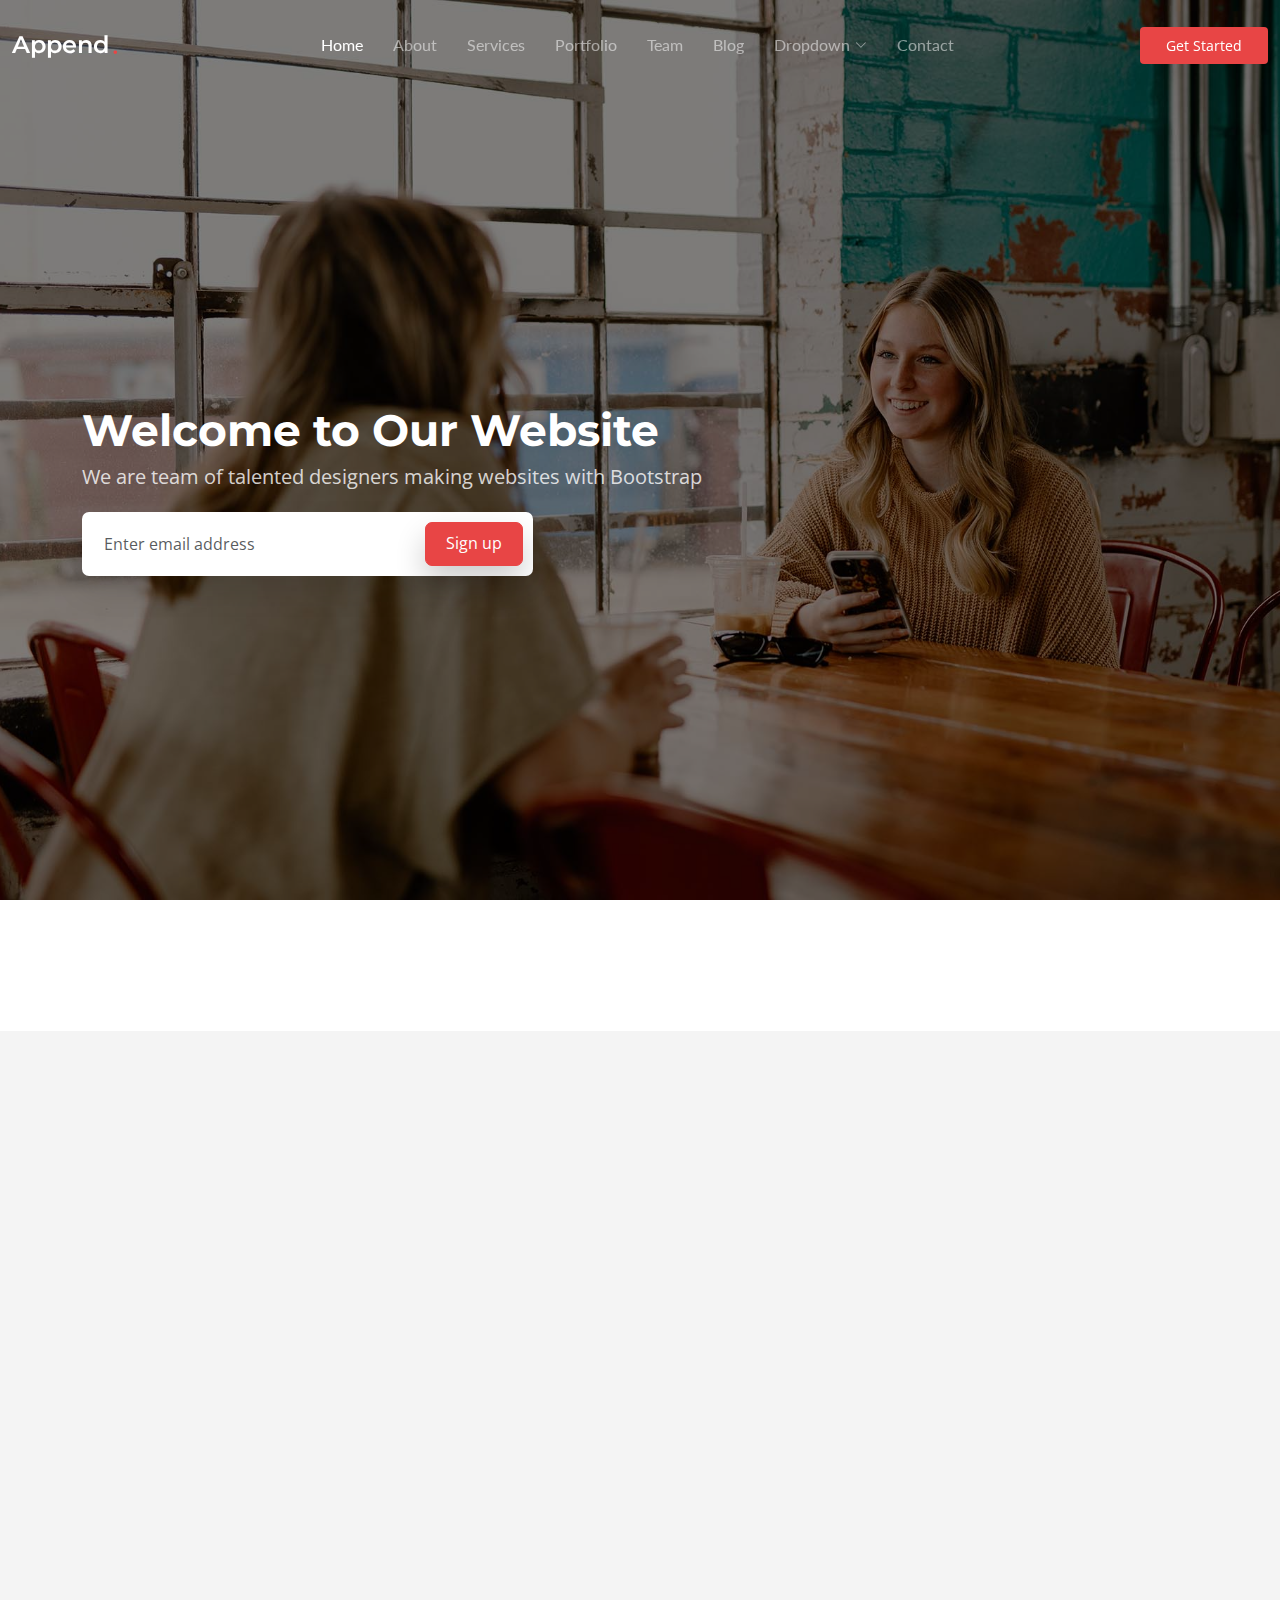
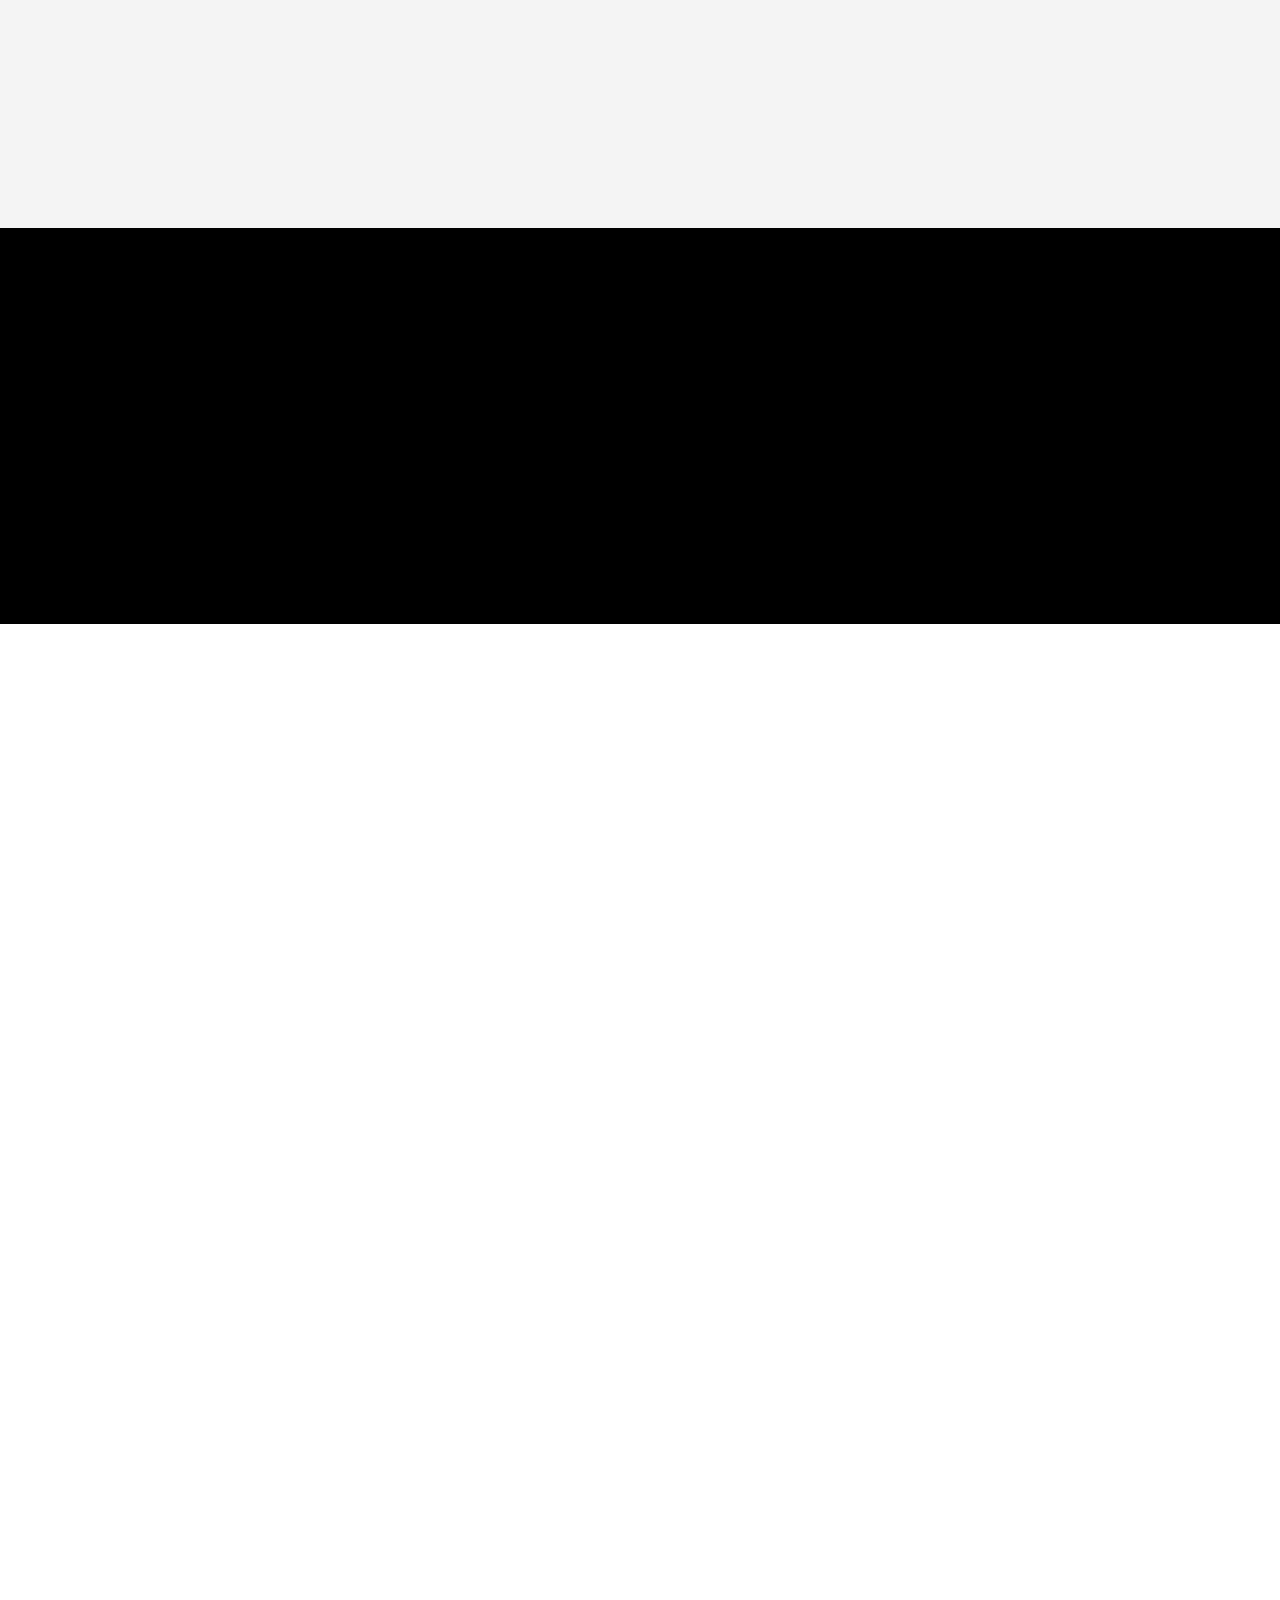
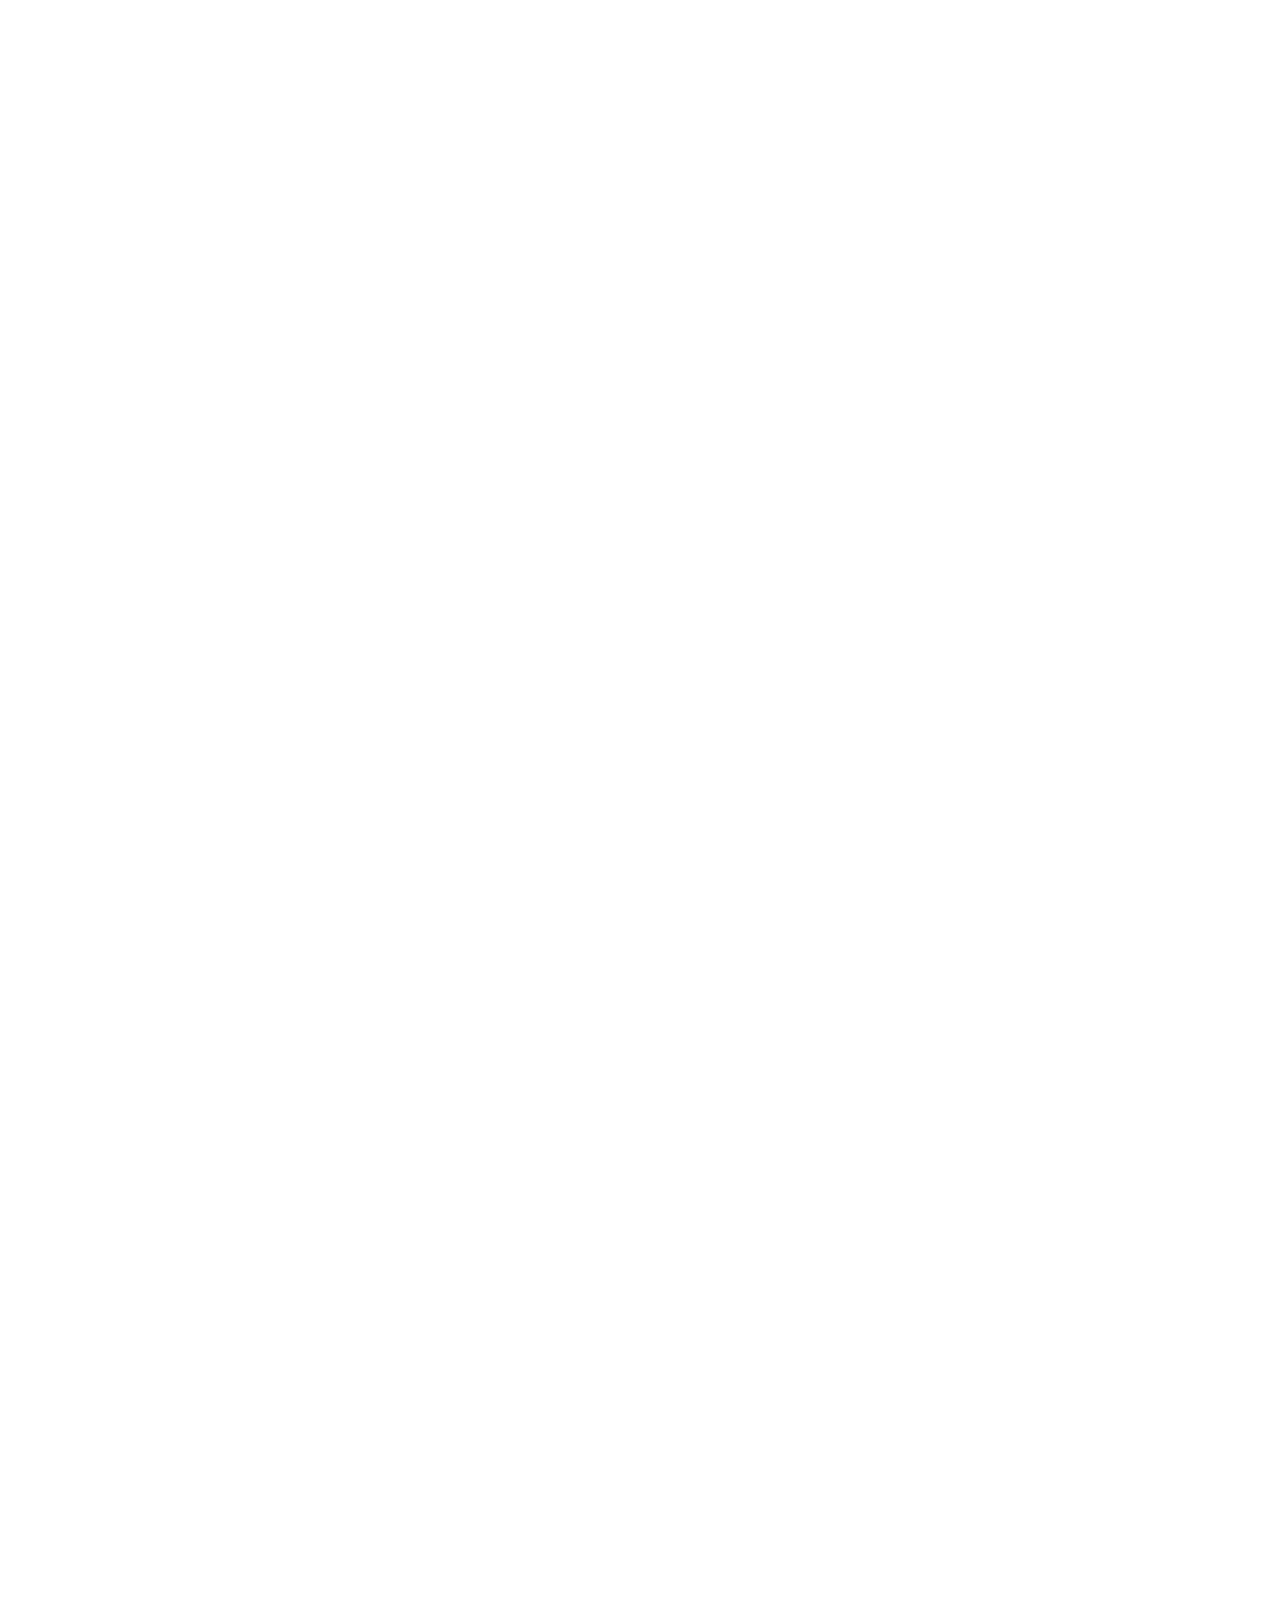
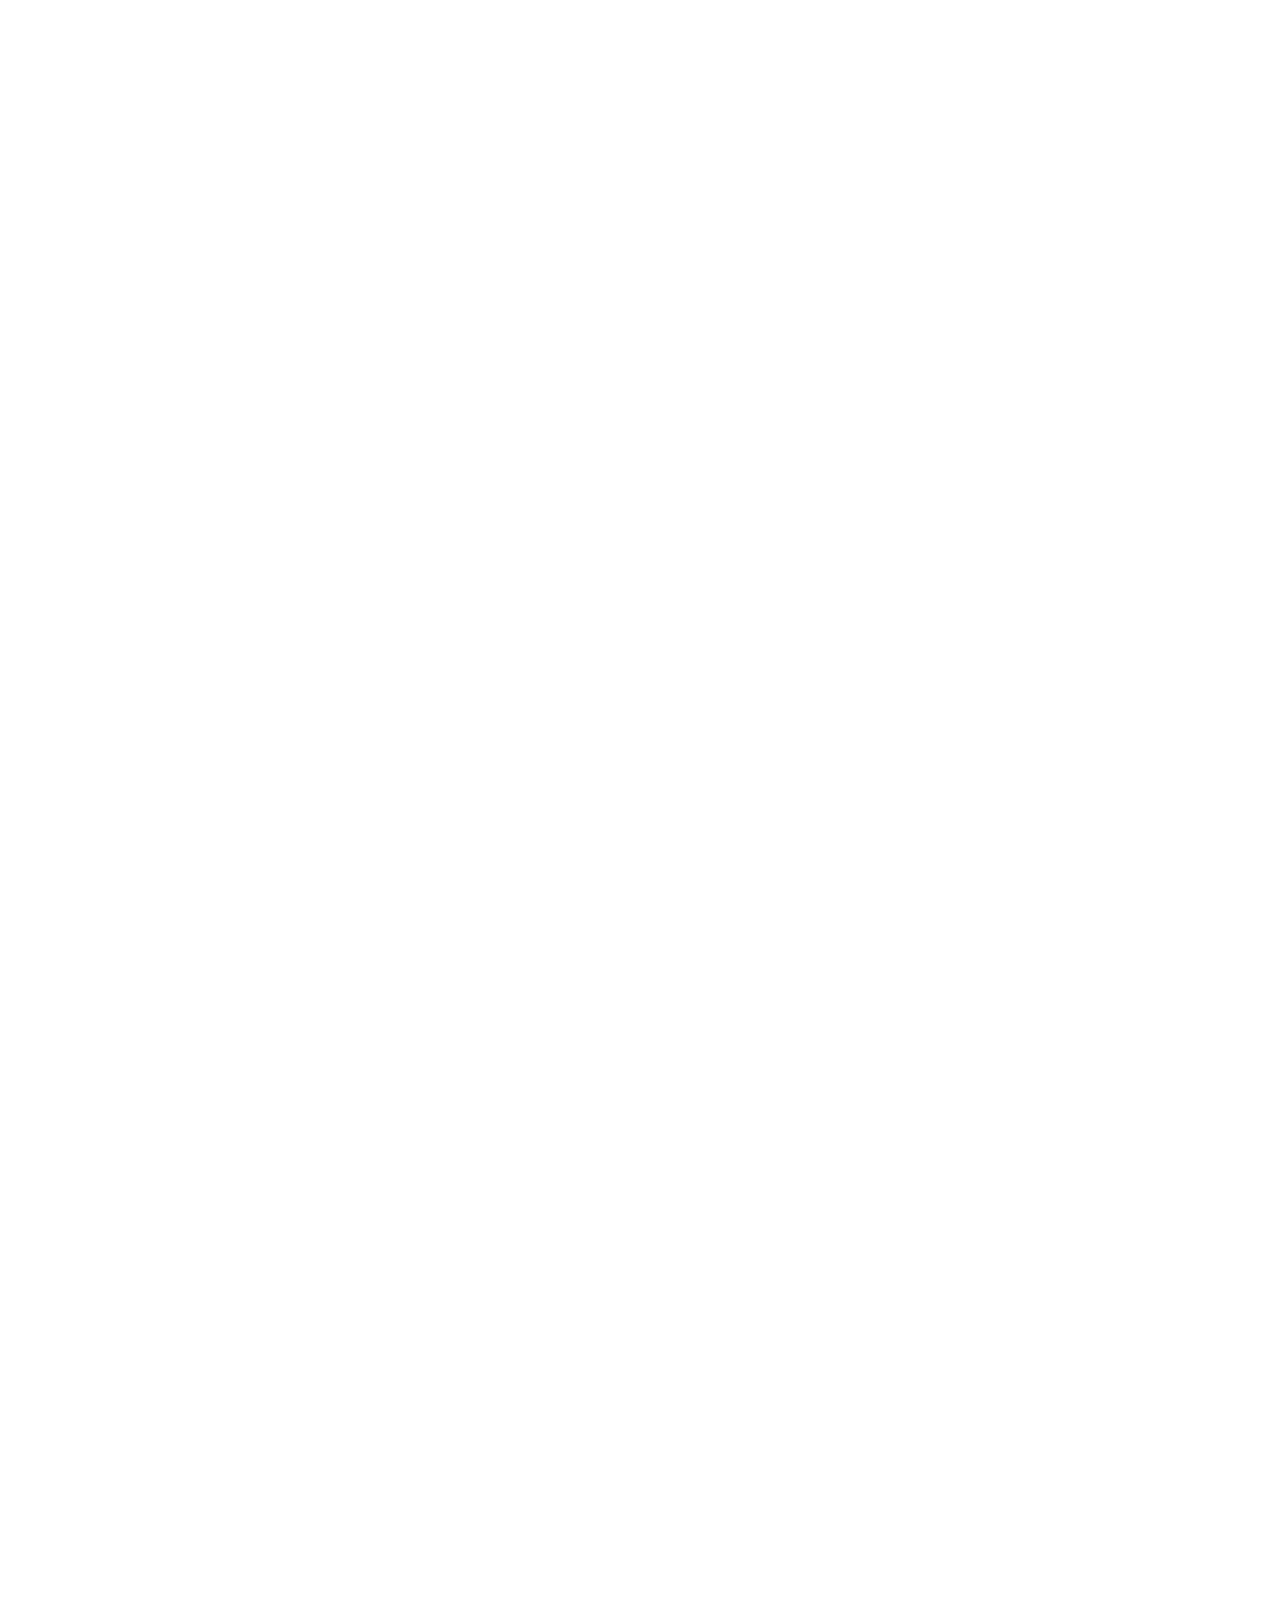
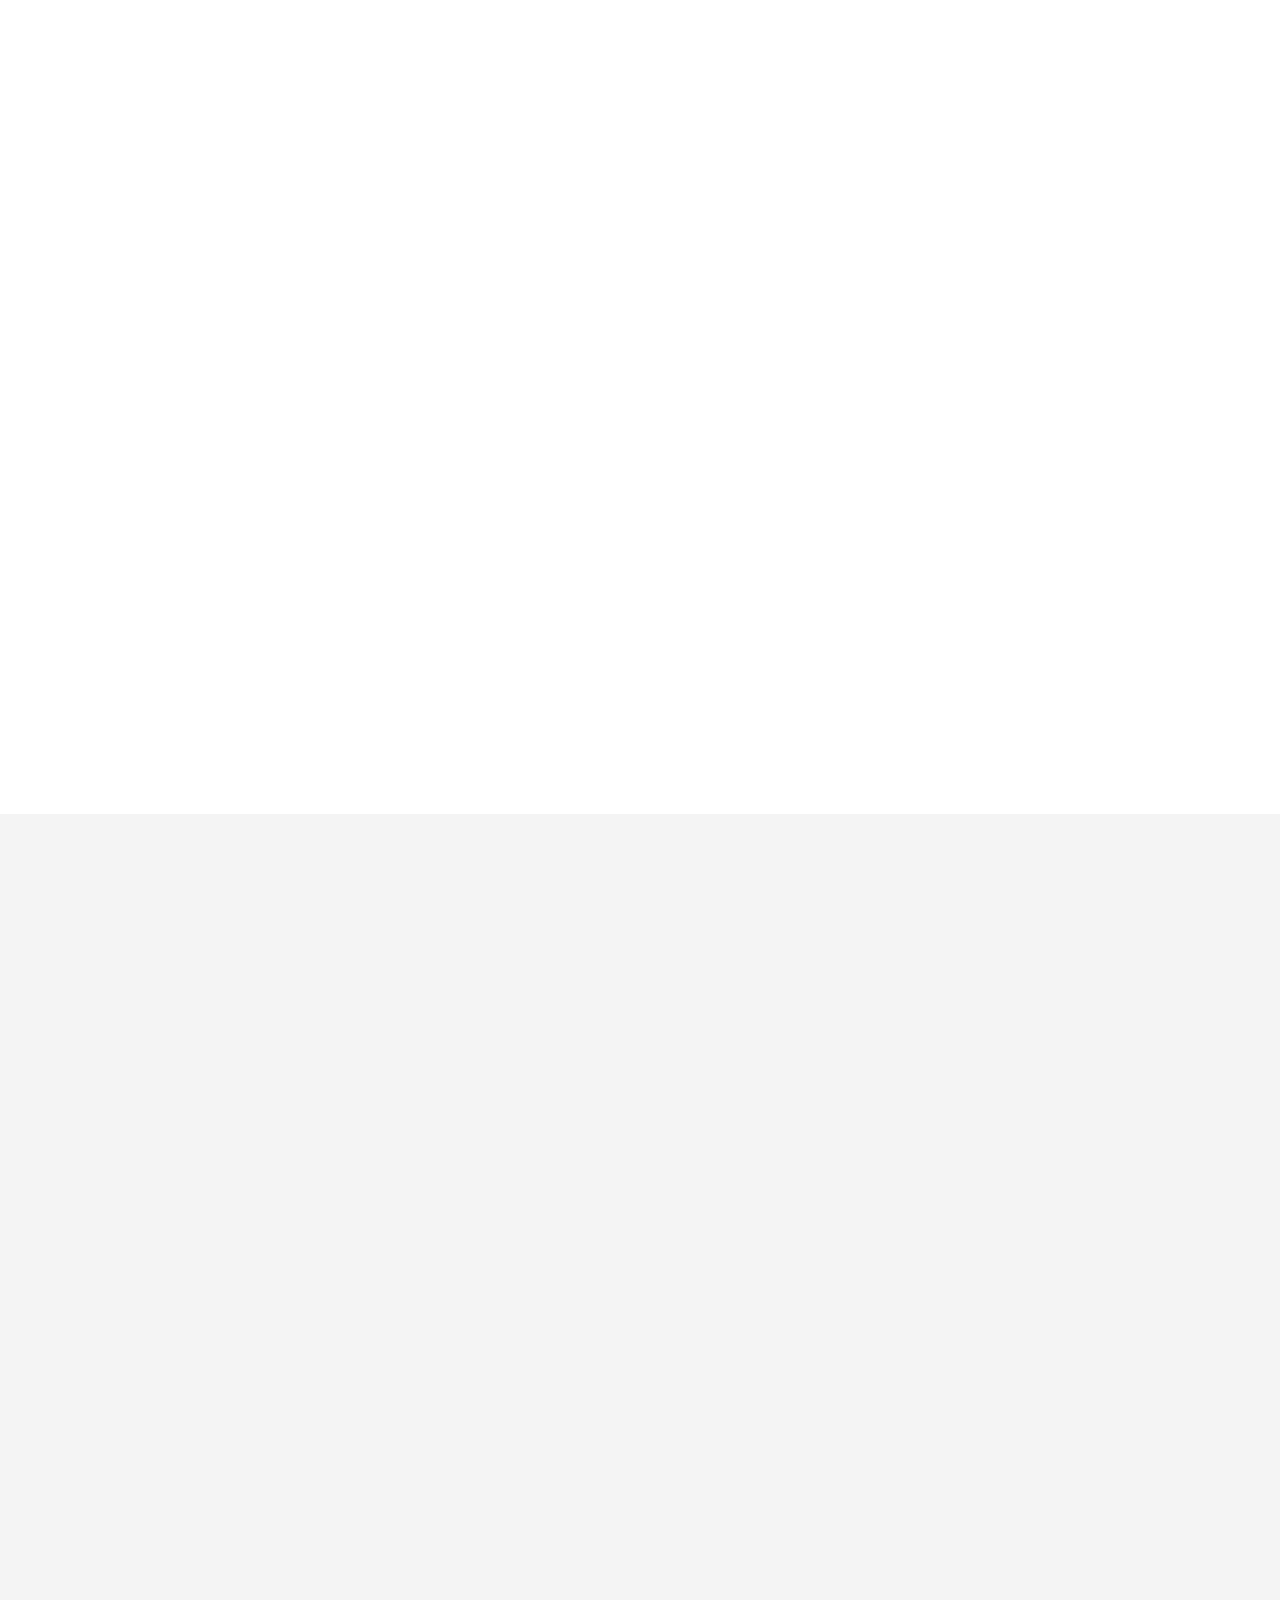
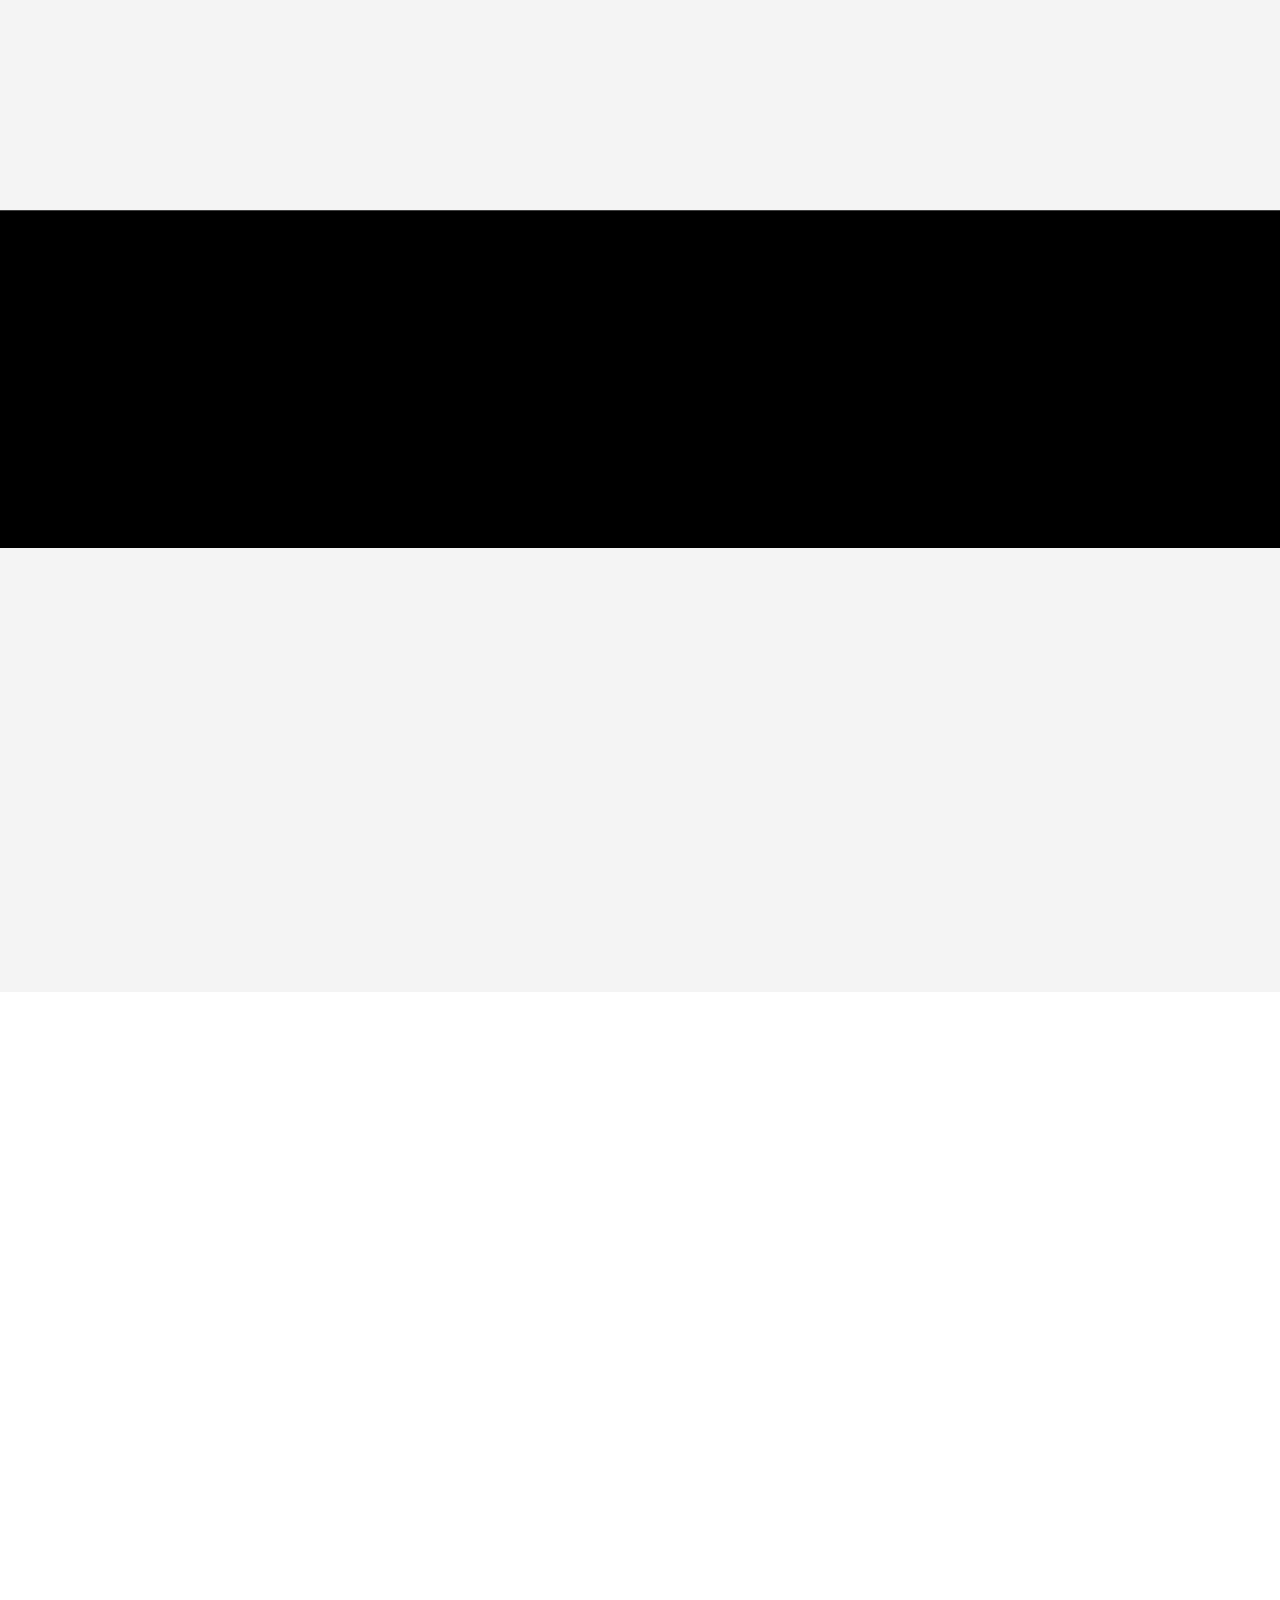
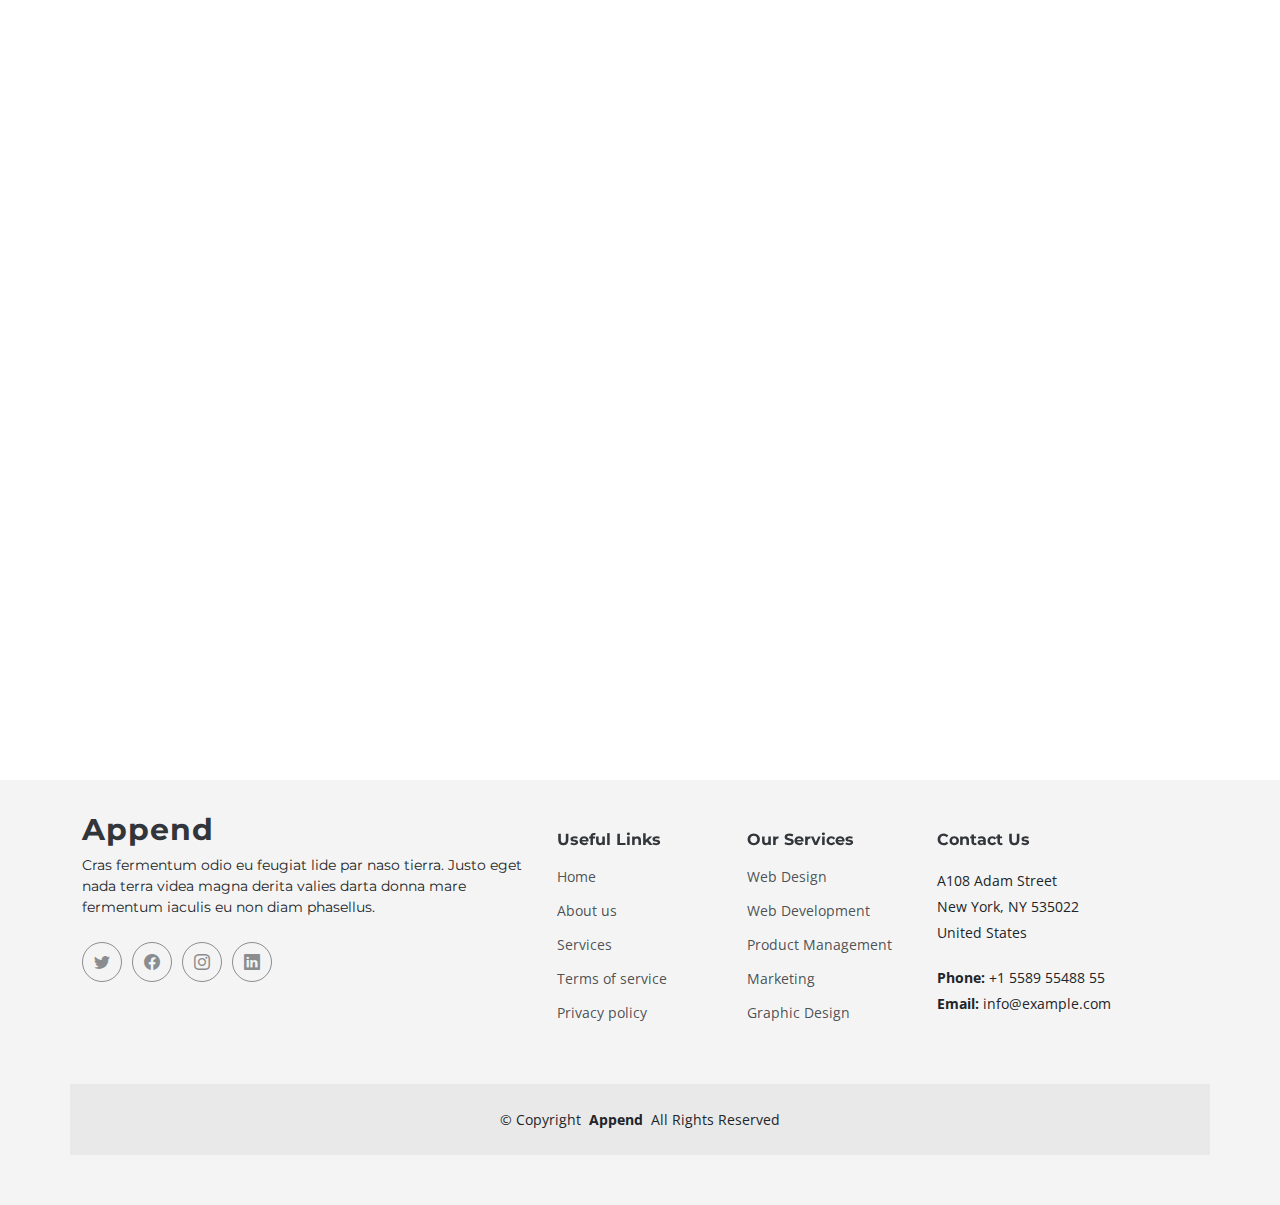
==== demo/web001/index.html @ 0879f620 "add demo web001" ====
<!DOCTYPE html>
<html lang="en">

<head>
  <meta charset="utf-8">
  <meta content="width=device-width, initial-scale=1.0" name="viewport">

  <title>Home - Append Bootstrap Temlate</title>
  <meta content="" name="description">
  <meta content="" name="keywords">

  <!-- Favicons -->
  <link href="assets/img/favicon.png" rel="icon">
  <link href="assets/img/apple-touch-icon.png" rel="apple-touch-icon">

  <!-- Fonts -->
  <link href="https://fonts.googleapis.com" rel="preconnect">
  <link href="https://fonts.gstatic.com" rel="preconnect" crossorigin>
  <link href="https://fonts.googleapis.com/css2?family=Open+Sans:ital,wght@0,300;0,400;0,500;0,600;0,700;0,800;1,300;1,400;1,500;1,600;1,700;1,800&family=Montserrat:ital,wght@0,100;0,200;0,300;0,400;0,500;0,600;0,700;0,800;0,900;1,100;1,200;1,300;1,400;1,500;1,600;1,700;1,800;1,900&family=Lato:ital,wght@0,100;0,300;0,400;0,700;0,900;1,100;1,300;1,400;1,700;1,900&display=swap" rel="stylesheet">

  <!-- Vendor CSS Files -->
  <link href="assets/vendor/bootstrap/css/bootstrap.min.css" rel="stylesheet">
  <link href="assets/vendor/bootstrap-icons/bootstrap-icons.css" rel="stylesheet">
  <link href="assets/vendor/glightbox/css/glightbox.min.css" rel="stylesheet">
  <link href="assets/vendor/swiper/swiper-bundle.min.css" rel="stylesheet">
  <link href="assets/vendor/aos/aos.css" rel="stylesheet">

  <!-- Template Main CSS File -->
  <link href="assets/css/main.css" rel="stylesheet">

  <!-- =======================================================
  * Template Name: Append
  * Updated: Sep 18 2023 with Bootstrap v5.3.2
  * Template URL: https://bootstrapmade.com/append-bootstrap-website-template/
  * Author: BootstrapMade.com
  * License: https://bootstrapmade.com/license/
  ======================================================== -->
</head>

<body class="index-page" data-bs-spy="scroll" data-bs-target="#navmenu">

  <!-- ======= Header ======= -->
  <header id="header" class="header fixed-top d-flex align-items-center">
    <div class="container-fluid d-flex align-items-center justify-content-between">

      <a href="index.html" class="logo d-flex align-items-center me-auto me-xl-0">
        <!-- Uncomment the line below if you also wish to use an image logo -->
        <!-- <img src="assets/img/logo.png" alt=""> -->
        <h1>Append</h1>
        <span>.</span>
      </a>

      <!-- Nav Menu -->
      <nav id="navmenu" class="navmenu">
        <ul>
          <li><a href="index.html#hero" class="active">Home</a></li>
          <li><a href="index.html#about">About</a></li>
          <li><a href="index.html#services">Services</a></li>
          <li><a href="index.html#portfolio">Portfolio</a></li>
          <li><a href="index.html#team">Team</a></li>
          <li><a href="blog.html">Blog</a></li>
          <li class="dropdown has-dropdown"><a href="#"><span>Dropdown</span> <i class="bi bi-chevron-down"></i></a>
            <ul class="dd-box-shadow">
              <li><a href="#">Dropdown 1</a></li>
              <li class="dropdown has-dropdown"><a href="#"><span>Deep Dropdown</span> <i class="bi bi-chevron-down"></i></a>
                <ul class="dd-box-shadow">
                  <li><a href="#">Deep Dropdown 1</a></li>
                  <li><a href="#">Deep Dropdown 2</a></li>
                  <li><a href="#">Deep Dropdown 3</a></li>
                  <li><a href="#">Deep Dropdown 4</a></li>
                  <li><a href="#">Deep Dropdown 5</a></li>
                </ul>
              </li>
              <li><a href="#">Dropdown 2</a></li>
              <li><a href="#">Dropdown 3</a></li>
              <li><a href="#">Dropdown 4</a></li>
            </ul>
          </li>
          <li><a href="index.html#contact">Contact</a></li>
        </ul>

        <i class="mobile-nav-toggle d-xl-none bi bi-list"></i>
      </nav><!-- End Nav Menu -->

      <a class="btn-getstarted" href="index.html#about">Get Started</a>

    </div>
  </header><!-- End Header -->

  <main id="main">

    <!-- Hero Section - Home Page -->
    <section id="hero" class="hero">

      <img src="assets/img/hero-bg.jpg" alt="" data-aos="fade-in">

      <div class="container">
        <div class="row">
          <div class="col-lg-10">
            <h2 data-aos="fade-up" data-aos-delay="100">Welcome to Our Website</h2>
            <p data-aos="fade-up" data-aos-delay="200">We are team of talented designers making websites with Bootstrap</p>
          </div>
          <div class="col-lg-5">
            <form action="#" class="sign-up-form d-flex" data-aos="fade-up" data-aos-delay="300">
              <input type="text" class="form-control" placeholder="Enter email address">
              <input type="submit" class="btn btn-primary" value="Sign up">
            </form>
          </div>
        </div>
      </div>

    </section><!-- End Hero Section -->

    <!-- Clients Section - Home Page -->
    <section id="clients" class="clients">

      <div class="container-fluid" data-aos="fade-up">

        <div class="row gy-4">

          <div class="col-xl-2 col-md-3 col-6 client-logo">
            <img src="assets/img/clients/client-1.png" class="img-fluid" alt="">
          </div><!-- End Client Item -->

          <div class="col-xl-2 col-md-3 col-6 client-logo">
            <img src="assets/img/clients/client-2.png" class="img-fluid" alt="">
          </div><!-- End Client Item -->

          <div class="col-xl-2 col-md-3 col-6 client-logo">
            <img src="assets/img/clients/client-3.png" class="img-fluid" alt="">
          </div><!-- End Client Item -->

          <div class="col-xl-2 col-md-3 col-6 client-logo">
            <img src="assets/img/clients/client-4.png" class="img-fluid" alt="">
          </div><!-- End Client Item -->

          <div class="col-xl-2 col-md-3 col-6 client-logo">
            <img src="assets/img/clients/client-5.png" class="img-fluid" alt="">
          </div><!-- End Client Item -->

          <div class="col-xl-2 col-md-3 col-6 client-logo">
            <img src="assets/img/clients/client-6.png" class="img-fluid" alt="">
          </div><!-- End Client Item -->

        </div>

      </div>

    </section><!-- End Clients Section -->

    <!-- About Section - Home Page -->
    <section id="about" class="about">

      <div class="container" data-aos="fade-up" data-aos-delay="100">
        <div class="row align-items-xl-center gy-5">

          <div class="col-xl-5 content">
            <h3>About Us</h3>
            <h2>Ducimus rerum libero reprehenderit cumque</h2>
            <p>Ipsa sint sit. Quis ducimus tempore dolores impedit et dolor cumque alias maxime. Enim reiciendis minus et rerum hic non. Dicta quas cum quia maiores iure. Quidem nulla qui assumenda incidunt voluptatem tempora deleniti soluta.</p>
            <a href="#" class="read-more"><span>Read More</span><i class="bi bi-arrow-right"></i></a>
          </div>

          <div class="col-xl-7">
            <div class="row gy-4 icon-boxes">

              <div class="col-md-6" data-aos="fade-up" data-aos-delay="200">
                <div class="icon-box">
                  <i class="bi bi-buildings"></i>
                  <h3>Eius provident</h3>
                  <p>Magni repellendus vel ullam hic officia accusantium ipsa dolor omnis dolor voluptatem</p>
                </div>
              </div> <!-- End Icon Box -->

              <div class="col-md-6" data-aos="fade-up" data-aos-delay="300">
                <div class="icon-box">
                  <i class="bi bi-clipboard-pulse"></i>
                  <h3>Rerum aperiam</h3>
                  <p>Autem saepe animi et aut aspernatur culpa facere. Rerum saepe rerum voluptates quia</p>
                </div>
              </div> <!-- End Icon Box -->

              <div class="col-md-6" data-aos="fade-up" data-aos-delay="400">
                <div class="icon-box">
                  <i class="bi bi-command"></i>
                  <h3>Veniam omnis</h3>
                  <p>Omnis perferendis molestias culpa sed. Recusandae quas possimus. Quod consequatur corrupti</p>
                </div>
              </div> <!-- End Icon Box -->

              <div class="col-md-6" data-aos="fade-up" data-aos-delay="500">
                <div class="icon-box">
                  <i class="bi bi-graph-up-arrow"></i>
                  <h3>Delares sapiente</h3>
                  <p>Sint et dolor voluptas minus possimus nostrum. Reiciendis commodi eligendi omnis quideme lorenda</p>
                </div>
              </div> <!-- End Icon Box -->

            </div>
          </div>

        </div>
      </div>

    </section><!-- End About Section -->

    <!-- Stats Section - Home Page -->
    <section id="stats" class="stats">

      <img src="assets/img/stats-bg.jpg" alt="" data-aos="fade-in">

      <div class="container position-relative" data-aos="fade-up" data-aos-delay="100">

        <div class="row gy-4">

          <div class="col-lg-3 col-md-6">
            <div class="stats-item text-center w-100 h-100">
              <span data-purecounter-start="0" data-purecounter-end="232" data-purecounter-duration="1" class="purecounter"></span>
              <p>Clients</p>
            </div>
          </div><!-- End Stats Item -->

          <div class="col-lg-3 col-md-6">
            <div class="stats-item text-center w-100 h-100">
              <span data-purecounter-start="0" data-purecounter-end="521" data-purecounter-duration="1" class="purecounter"></span>
              <p>Projects</p>
            </div>
          </div><!-- End Stats Item -->

          <div class="col-lg-3 col-md-6">
            <div class="stats-item text-center w-100 h-100">
              <span data-purecounter-start="0" data-purecounter-end="1453" data-purecounter-duration="1" class="purecounter"></span>
              <p>Hours Of Support</p>
            </div>
          </div><!-- End Stats Item -->

          <div class="col-lg-3 col-md-6">
            <div class="stats-item text-center w-100 h-100">
              <span data-purecounter-start="0" data-purecounter-end="32" data-purecounter-duration="1" class="purecounter"></span>
              <p>Workers</p>
            </div>
          </div><!-- End Stats Item -->

        </div>

      </div>

    </section><!-- End Stats Section -->

    <!-- Services Section - Home Page -->
    <section id="services" class="services">

      <!--  Section Title -->
      <div class="container section-title" data-aos="fade-up">
        <h2>Services</h2>
        <p>Necessitatibus eius consequatur ex aliquid fuga eum quidem sint consectetur velit</p>
      </div><!-- End Section Title -->

      <div class="container">

        <div class="row gy-4">

          <div class="col-lg-6 " data-aos="fade-up" data-aos-delay="100">
            <div class="service-item d-flex">
              <div class="icon flex-shrink-0"><i class="bi bi-briefcase"></i></div>
              <div>
                <h4 class="title"><a href="services-details.html" class="stretched-link">Lorem Ipsum</a></h4>
                <p class="description">Voluptatum deleniti atque corrupti quos dolores et quas molestias excepturi sint occaecati cupiditate non provident</p>
              </div>
            </div>
          </div>
          <!-- End Service Item -->

          <div class="col-lg-6 " data-aos="fade-up" data-aos-delay="200">
            <div class="service-item d-flex">
              <div class="icon flex-shrink-0"><i class="bi bi-card-checklist"></i></div>
              <div>
                <h4 class="title"><a href="services-details.html" class="stretched-link">Dolor Sitema</a></h4>
                <p class="description">Minim veniam, quis nostrud exercitation ullamco laboris nisi ut aliquip ex ea commodo consequat tarad limino ata</p>
              </div>
            </div>
          </div><!-- End Service Item -->

          <div class="col-lg-6 " data-aos="fade-up" data-aos-delay="300">
            <div class="service-item d-flex">
              <div class="icon flex-shrink-0"><i class="bi bi-bar-chart"></i></div>
              <div>
                <h4 class="title"><a href="services-details.html" class="stretched-link">Sed ut perspiciatis</a></h4>
                <p class="description">Duis aute irure dolor in reprehenderit in voluptate velit esse cillum dolore eu fugiat nulla pariatur</p>
              </div>
            </div>
          </div><!-- End Service Item -->

          <div class="col-lg-6 " data-aos="fade-up" data-aos-delay="400">
            <div class="service-item d-flex">
              <div class="icon flex-shrink-0"><i class="bi bi-binoculars"></i></div>
              <div>
                <h4 class="title"><a href="services-details.html" class="stretched-link">Magni Dolores</a></h4>
                <p class="description">Excepteur sint occaecat cupidatat non proident, sunt in culpa qui officia deserunt mollit anim id est laborum</p>
              </div>
            </div>
          </div><!-- End Service Item -->

          <div class="col-lg-6 " data-aos="fade-up" data-aos-delay="500">
            <div class="service-item d-flex">
              <div class="icon flex-shrink-0"><i class="bi bi-brightness-high"></i></div>
              <div>
                <h4 class="title"><a href="services-details.html" class="stretched-link">Nemo Enim</a></h4>
                <p class="description">At vero eos et accusamus et iusto odio dignissimos ducimus qui blanditiis praesentium voluptatum deleniti atque</p>
              </div>
            </div>
          </div><!-- End Service Item -->

          <div class="col-lg-6 " data-aos="fade-up" data-aos-delay="600">
            <div class="service-item d-flex">
              <div class="icon flex-shrink-0"><i class="bi bi-calendar4-week"></i></div>
              <div>
                <h4 class="title"><a href="services-details.html" class="stretched-link">Eiusmod Tempor</a></h4>
                <p class="description">Et harum quidem rerum facilis est et expedita distinctio. Nam libero tempore, cum soluta nobis est eligendi</p>
              </div>
            </div>
          </div><!-- End Service Item -->

        </div>

      </div>

    </section><!-- End Services Section -->

    <!-- Features Section - Home Page -->
    <section id="features" class="features">

      <!--  Section Title -->
      <div class="container section-title" data-aos="fade-up">
        <h2>Features</h2>
        <p>Necessitatibus eius consequatur ex aliquid fuga eum quidem sint consectetur velit</p>
      </div><!-- End Section Title -->

      <div class="container">

        <div class="row gy-4 align-items-center features-item">
          <div class="col-lg-5 order-2 order-lg-1" data-aos="fade-up" data-aos-delay="200">
            <h3>Corporis temporibus maiores provident</h3>
            <p>
              Ullamco laboris nisi ut aliquip ex ea commodo consequat. Duis aute irure dolor in reprehenderit in voluptate
              velit esse cillum dolore eu fugiat nulla pariatur. Excepteur sint occaecat cupidatat non proident.
            </p>
            <a href="#" class="btn btn-get-started">Get Started</a>
          </div>
          <div class="col-lg-7 order-1 order-lg-2 d-flex align-items-center" data-aos="zoom-out" data-aos-delay="100">
            <div class="image-stack">
              <img src="assets/img/features-light-1.jpg" alt="" class="stack-front">
              <img src="assets/img/features-light-2.jpg" alt="" class="stack-back">
            </div>
          </div>
        </div><!-- Features Item -->

        <div class="row gy-4 align-items-stretch justify-content-between features-item ">
          <div class="col-lg-6 d-flex align-items-center features-img-bg" data-aos="zoom-out">
            <img src="assets/img/features-light-3.jpg" class="img-fluid" alt="">
          </div>
          <div class="col-lg-5 d-flex justify-content-center flex-column" data-aos="fade-up">
            <h3>Sunt consequatur ad ut est nulla</h3>
            <p>Cupiditate placeat cupiditate placeat est ipsam culpa. Delectus quia minima quod. Sunt saepe odit aut quia voluptatem hic voluptas dolor doloremque.</p>
            <ul>
              <li><i class="bi bi-check"></i> <span>Ullamco laboris nisi ut aliquip ex ea commodo consequat.</span></li>
              <li><i class="bi bi-check"></i><span> Duis aute irure dolor in reprehenderit in voluptate velit.</span></li>
              <li><i class="bi bi-check"></i> <span>Facilis ut et voluptatem aperiam. Autem soluta ad fugiat</span>.</li>
            </ul>
            <a href="#" class="btn btn-get-started align-self-start">Get Started</a>
          </div>
        </div><!-- Features Item -->

      </div>

    </section><!-- End Features Section -->

    <!-- Portfolio Section - Home Page -->
    <section id="portfolio" class="portfolio">

      <!--  Section Title -->
      <div class="container section-title" data-aos="fade-up">
        <h2>Portfolio</h2>
        <p>Necessitatibus eius consequatur ex aliquid fuga eum quidem sint consectetur velit</p>
      </div><!-- End Section Title -->

      <div class="container">

        <div class="isotope-layout" data-default-filter="*" data-layout="masonry" data-sort="original-order">

          <ul class="portfolio-filters isotope-filters" data-aos="fade-up" data-aos-delay="100">
            <li data-filter="*" class="filter-active">All</li>
            <li data-filter=".filter-app">App</li>
            <li data-filter=".filter-product">Card</li>
            <li data-filter=".filter-branding">Web</li>
          </ul><!-- End Portfolio Filters -->

          <div class="row gy-4 isotope-container" data-aos="fade-up" data-aos-delay="200">

            <div class="col-lg-4 col-md-6 portfolio-item isotope-item filter-app">
              <img src="assets/img/masonry-portfolio/masonry-portfolio-1.jpg" class="img-fluid" alt="">
              <div class="portfolio-info">
                <h4>App 1</h4>
                <p>Lorem ipsum, dolor sit</p>
                <a href="assets/img/masonry-portfolio/masonry-portfolio-1.jpg" title="App 1" data-gallery="portfolio-gallery-app" class="glightbox preview-link"><i class="bi bi-zoom-in"></i></a>
                <a href="portfolio-details.html" title="More Details" class="details-link"><i class="bi bi-link-45deg"></i></a>
              </div>
            </div><!-- End Portfolio Item -->

            <div class="col-lg-4 col-md-6 portfolio-item isotope-item filter-product">
              <img src="assets/img/masonry-portfolio/masonry-portfolio-2.jpg" class="img-fluid" alt="">
              <div class="portfolio-info">
                <h4>Product 1</h4>
                <p>Lorem ipsum, dolor sit</p>
                <a href="assets/img/masonry-portfolio/masonry-portfolio-2.jpg" title="Product 1" data-gallery="portfolio-gallery-product" class="glightbox preview-link"><i class="bi bi-zoom-in"></i></a>
                <a href="portfolio-details.html" title="More Details" class="details-link"><i class="bi bi-link-45deg"></i></a>
              </div>
            </div><!-- End Portfolio Item -->

            <div class="col-lg-4 col-md-6 portfolio-item isotope-item filter-branding">
              <img src="assets/img/masonry-portfolio/masonry-portfolio-3.jpg" class="img-fluid" alt="">
              <div class="portfolio-info">
                <h4>Branding 1</h4>
                <p>Lorem ipsum, dolor sit</p>
                <a href="assets/img/masonry-portfolio/masonry-portfolio-3.jpg" title="Branding 1" data-gallery="portfolio-gallery-branding" class="glightbox preview-link"><i class="bi bi-zoom-in"></i></a>
                <a href="portfolio-details.html" title="More Details" class="details-link"><i class="bi bi-link-45deg"></i></a>
              </div>
            </div><!-- End Portfolio Item -->

            <div class="col-lg-4 col-md-6 portfolio-item isotope-item filter-app">
              <img src="assets/img/masonry-portfolio/masonry-portfolio-4.jpg" class="img-fluid" alt="">
              <div class="portfolio-info">
                <h4>App 2</h4>
                <p>Lorem ipsum, dolor sit</p>
                <a href="assets/img/masonry-portfolio/masonry-portfolio-4.jpg" title="App 2" data-gallery="portfolio-gallery-app" class="glightbox preview-link"><i class="bi bi-zoom-in"></i></a>
                <a href="portfolio-details.html" title="More Details" class="details-link"><i class="bi bi-link-45deg"></i></a>
              </div>
            </div><!-- End Portfolio Item -->

            <div class="col-lg-4 col-md-6 portfolio-item isotope-item filter-product">
              <img src="assets/img/masonry-portfolio/masonry-portfolio-5.jpg" class="img-fluid" alt="">
              <div class="portfolio-info">
                <h4>Product 2</h4>
                <p>Lorem ipsum, dolor sit</p>
                <a href="assets/img/masonry-portfolio/masonry-portfolio-5.jpg" title="Product 2" data-gallery="portfolio-gallery-product" class="glightbox preview-link"><i class="bi bi-zoom-in"></i></a>
                <a href="portfolio-details.html" title="More Details" class="details-link"><i class="bi bi-link-45deg"></i></a>
              </div>
            </div><!-- End Portfolio Item -->

            <div class="col-lg-4 col-md-6 portfolio-item isotope-item filter-branding">
              <img src="assets/img/masonry-portfolio/masonry-portfolio-6.jpg" class="img-fluid" alt="">
              <div class="portfolio-info">
                <h4>Branding 2</h4>
                <p>Lorem ipsum, dolor sit</p>
                <a href="assets/img/masonry-portfolio/masonry-portfolio-6.jpg" title="Branding 2" data-gallery="portfolio-gallery-branding" class="glightbox preview-link"><i class="bi bi-zoom-in"></i></a>
                <a href="portfolio-details.html" title="More Details" class="details-link"><i class="bi bi-link-45deg"></i></a>
              </div>
            </div><!-- End Portfolio Item -->

            <div class="col-lg-4 col-md-6 portfolio-item isotope-item filter-app">
              <img src="assets/img/masonry-portfolio/masonry-portfolio-7.jpg" class="img-fluid" alt="">
              <div class="portfolio-info">
                <h4>App 3</h4>
                <p>Lorem ipsum, dolor sit</p>
                <a href="assets/img/masonry-portfolio/masonry-portfolio-7.jpg" title="App 3" data-gallery="portfolio-gallery-app" class="glightbox preview-link"><i class="bi bi-zoom-in"></i></a>
                <a href="portfolio-details.html" title="More Details" class="details-link"><i class="bi bi-link-45deg"></i></a>
              </div>
            </div><!-- End Portfolio Item -->

            <div class="col-lg-4 col-md-6 portfolio-item isotope-item filter-product">
              <img src="assets/img/masonry-portfolio/masonry-portfolio-8.jpg" class="img-fluid" alt="">
              <div class="portfolio-info">
                <h4>Product 3</h4>
                <p>Lorem ipsum, dolor sit</p>
                <a href="assets/img/masonry-portfolio/masonry-portfolio-8.jpg" title="Product 3" data-gallery="portfolio-gallery-product" class="glightbox preview-link"><i class="bi bi-zoom-in"></i></a>
                <a href="portfolio-details.html" title="More Details" class="details-link"><i class="bi bi-link-45deg"></i></a>
              </div>
            </div><!-- End Portfolio Item -->

            <div class="col-lg-4 col-md-6 portfolio-item isotope-item filter-branding">
              <img src="assets/img/masonry-portfolio/masonry-portfolio-9.jpg" class="img-fluid" alt="">
              <div class="portfolio-info">
                <h4>Branding 3</h4>
                <p>Lorem ipsum, dolor sit</p>
                <a href="assets/img/masonry-portfolio/masonry-portfolio-9.jpg" title="Branding 2" data-gallery="portfolio-gallery-branding" class="glightbox preview-link"><i class="bi bi-zoom-in"></i></a>
                <a href="portfolio-details.html" title="More Details" class="details-link"><i class="bi bi-link-45deg"></i></a>
              </div>
            </div><!-- End Portfolio Item -->

          </div><!-- End Portfolio Container -->

        </div>

      </div>

    </section><!-- End Portfolio Section -->

    <!-- Pricing Section - Home Page -->
    <section id="pricing" class="pricing">

      <!--  Section Title -->
      <div class="container section-title" data-aos="fade-up">
        <h2>Pricing</h2>
        <p>Necessitatibus eius consequatur ex aliquid fuga eum quidem sint consectetur velit</p>
      </div><!-- End Section Title -->

      <div class="container" data-aos="zoom-in" data-aos-delay="100">

        <div class="row g-4">

          <div class="col-lg-4">
            <div class="pricing-item">
              <h3>Free Plan</h3>
              <div class="icon">
                <i class="bi bi-box"></i>
              </div>
              <h4><sup>$</sup>0<span> / month</span></h4>
              <ul>
                <li><i class="bi bi-check"></i> <span>Quam adipiscing vitae proin</span></li>
                <li><i class="bi bi-check"></i> <span>Nec feugiat nisl pretium</span></li>
                <li><i class="bi bi-check"></i> <span>Nulla at volutpat diam uteera</span></li>
                <li class="na"><i class="bi bi-x"></i> <span>Pharetra massa massa ultricies</span></li>
                <li class="na"><i class="bi bi-x"></i> <span>Massa ultricies mi quis hendrerit</span></li>
              </ul>
              <div class="text-center"><a href="#" class="buy-btn">Buy Now</a></div>
            </div>
          </div><!-- End Pricing Item -->

          <div class="col-lg-4">
            <div class="pricing-item featured">
              <h3>Business Plan</h3>
              <div class="icon">
                <i class="bi bi-rocket"></i>
              </div>

              <h4><sup>$</sup>29<span> / month</span></h4>
              <ul>
                <li><i class="bi bi-check"></i> <span>Quam adipiscing vitae proin</span></li>
                <li><i class="bi bi-check"></i> <span>Nec feugiat nisl pretium</span></li>
                <li><i class="bi bi-check"></i> <span>Nulla at volutpat diam uteera</span></li>
                <li><i class="bi bi-check"></i> <span>Pharetra massa massa ultricies</span></li>
                <li><i class="bi bi-check"></i> <span>Massa ultricies mi quis hendrerit</span></li>
              </ul>
              <div class="text-center"><a href="#" class="buy-btn">Buy Now</a></div>
            </div>
          </div><!-- End Pricing Item -->

          <div class="col-lg-4">
            <div class="pricing-item">
              <h3>Developer Plan</h3>
              <div class="icon">
                <i class="bi bi-send"></i>
              </div>
              <h4><sup>$</sup>49<span> / month</span></h4>
              <ul>
                <li><i class="bi bi-check"></i> <span>Quam adipiscing vitae proin</span></li>
                <li><i class="bi bi-check"></i> <span>Nec feugiat nisl pretium</span></li>
                <li><i class="bi bi-check"></i> <span>Nulla at volutpat diam uteera</span></li>
                <li><i class="bi bi-check"></i> <span>Pharetra massa massa ultricies</span></li>
                <li><i class="bi bi-check"></i> <span>Massa ultricies mi quis hendrerit</span></li>
              </ul>
              <div class="text-center"><a href="#" class="buy-btn">Buy Now</a></div>
            </div>
          </div><!-- End Pricing Item -->

        </div>

      </div>

    </section><!-- End Pricing Section -->

    <!-- Faq Section - Home Page -->
    <section id="faq" class="faq">

      <div class="container">

        <div class="row gy-4">

          <div class="col-lg-4" data-aos="fade-up" data-aos-delay="100">
            <div class="content px-xl-5">
              <h3><span>Frequently Asked </span><strong>Questions</strong></h3>
              <p>
                Lorem ipsum dolor sit amet, consectetur adipiscing elit, sed do eiusmod tempor incididunt ut labore et dolore magna aliqua. Duis aute irure dolor in reprehenderit
              </p>
            </div>
          </div>

          <div class="col-lg-8" data-aos="fade-up" data-aos-delay="200">

            <div class="faq-container">
              <div class="faq-item faq-active">
                <h3><span class="num">1.</span> <span>Non consectetur a erat nam at lectus urna duis?</span></h3>
                <div class="faq-content">
                  <p>Feugiat pretium nibh ipsum consequat. Tempus iaculis urna id volutpat lacus laoreet non curabitur gravida. Venenatis lectus magna fringilla urna porttitor rhoncus dolor purus non.</p>
                </div>
                <i class="faq-toggle bi bi-chevron-right"></i>
              </div><!-- End Faq item-->

              <div class="faq-item">
                <h3><span class="num">2.</span> <span>Feugiat scelerisque varius morbi enim nunc faucibus a pellentesque?</span></h3>
                <div class="faq-content">
                  <p>Dolor sit amet consectetur adipiscing elit pellentesque habitant morbi. Id interdum velit laoreet id donec ultrices. Fringilla phasellus faucibus scelerisque eleifend donec pretium. Est pellentesque elit ullamcorper dignissim. Mauris ultrices eros in cursus turpis massa tincidunt dui.</p>
                </div>
                <i class="faq-toggle bi bi-chevron-right"></i>
              </div><!-- End Faq item-->

              <div class="faq-item">
                <h3><span class="num">3.</span> <span>Dolor sit amet consectetur adipiscing elit pellentesque?</span></h3>
                <div class="faq-content">
                  <p>Eleifend mi in nulla posuere sollicitudin aliquam ultrices sagittis orci. Faucibus pulvinar elementum integer enim. Sem nulla pharetra diam sit amet nisl suscipit. Rutrum tellus pellentesque eu tincidunt. Lectus urna duis convallis convallis tellus. Urna molestie at elementum eu facilisis sed odio morbi quis</p>
                </div>
                <i class="faq-toggle bi bi-chevron-right"></i>
              </div><!-- End Faq item-->

              <div class="faq-item">
                <h3><span class="num">4.</span> <span>Ac odio tempor orci dapibus. Aliquam eleifend mi in nulla?</span></h3>
                <div class="faq-content">
                  <p>Dolor sit amet consectetur adipiscing elit pellentesque habitant morbi. Id interdum velit laoreet id donec ultrices. Fringilla phasellus faucibus scelerisque eleifend donec pretium. Est pellentesque elit ullamcorper dignissim. Mauris ultrices eros in cursus turpis massa tincidunt dui.</p>
                </div>
                <i class="faq-toggle bi bi-chevron-right"></i>
              </div><!-- End Faq item-->

              <div class="faq-item">
                <h3><span class="num">5.</span> <span>Tempus quam pellentesque nec nam aliquam sem et tortor consequat?</span></h3>
                <div class="faq-content">
                  <p>Molestie a iaculis at erat pellentesque adipiscing commodo. Dignissim suspendisse in est ante in. Nunc vel risus commodo viverra maecenas accumsan. Sit amet nisl suscipit adipiscing bibendum est. Purus gravida quis blandit turpis cursus in</p>
                </div>
                <i class="faq-toggle bi bi-chevron-right"></i>
              </div><!-- End Faq item-->

            </div>

          </div>
        </div>

      </div>

    </section><!-- End Faq Section -->

    <!-- Team Section - Home Page -->
    <section id="team" class="team">

      <!--  Section Title -->
      <div class="container section-title" data-aos="fade-up">
        <h2>Team</h2>
        <p>Necessitatibus eius consequatur ex aliquid fuga eum quidem sint consectetur velit</p>
      </div><!-- End Section Title -->

      <div class="container">

        <div class="row gy-5">

          <div class="col-lg-4 col-md-6 member" data-aos="fade-up" data-aos-delay="100">
            <div class="member-img">
              <img src="assets/img/team/team-1.jpg" class="img-fluid" alt="">
              <div class="social">
                <a href="#"><i class="bi bi-twitter"></i></a>
                <a href="#"><i class="bi bi-facebook"></i></a>
                <a href="#"><i class="bi bi-instagram"></i></a>
                <a href="#"><i class="bi bi-linkedin"></i></a>
              </div>
            </div>
            <div class="member-info text-center">
              <h4>Walter White</h4>
              <span>Chief Executive Officer</span>
              <p>Aliquam iure quaerat voluptatem praesentium possimus unde laudantium vel dolorum distinctio dire flow</p>
            </div>
          </div><!-- End Team Member -->

          <div class="col-lg-4 col-md-6 member" data-aos="fade-up" data-aos-delay="200">
            <div class="member-img">
              <img src="assets/img/team/team-2.jpg" class="img-fluid" alt="">
              <div class="social">
                <a href="#"><i class="bi bi-twitter"></i></a>
                <a href="#"><i class="bi bi-facebook"></i></a>
                <a href="#"><i class="bi bi-instagram"></i></a>
                <a href="#"><i class="bi bi-linkedin"></i></a>
              </div>
            </div>
            <div class="member-info text-center">
              <h4>Sarah Jhonson</h4>
              <span>Product Manager</span>
              <p>Labore ipsam sit consequatur exercitationem rerum laboriosam laudantium aut quod dolores exercitationem ut</p>
            </div>
          </div><!-- End Team Member -->

          <div class="col-lg-4 col-md-6 member" data-aos="fade-up" data-aos-delay="300">
            <div class="member-img">
              <img src="assets/img/team/team-3.jpg" class="img-fluid" alt="">
              <div class="social">
                <a href="#"><i class="bi bi-twitter"></i></a>
                <a href="#"><i class="bi bi-facebook"></i></a>
                <a href="#"><i class="bi bi-instagram"></i></a>
                <a href="#"><i class="bi bi-linkedin"></i></a>
              </div>
            </div>
            <div class="member-info text-center">
              <h4>William Anderson</h4>
              <span>CTO</span>
              <p>Illum minima ea autem doloremque ipsum quidem quas aspernatur modi ut praesentium vel tque sed facilis at qui</p>
            </div>
          </div><!-- End Team Member -->

          <div class="col-lg-4 col-md-6 member" data-aos="fade-up" data-aos-delay="400">
            <div class="member-img">
              <img src="assets/img/team/team-4.jpg" class="img-fluid" alt="">
              <div class="social">
                <a href="#"><i class="bi bi-twitter"></i></a>
                <a href="#"><i class="bi bi-facebook"></i></a>
                <a href="#"><i class="bi bi-instagram"></i></a>
                <a href="#"><i class="bi bi-linkedin"></i></a>
              </div>
            </div>
            <div class="member-info text-center">
              <h4>Amanda Jepson</h4>
              <span>Accountant</span>
              <p>Magni voluptatem accusamus assumenda cum nisi aut qui dolorem voluptate sed et veniam quasi quam consectetur</p>
            </div>
          </div><!-- End Team Member -->

          <div class="col-lg-4 col-md-6 member" data-aos="fade-up" data-aos-delay="500">
            <div class="member-img">
              <img src="assets/img/team/team-5.jpg" class="img-fluid" alt="">
              <div class="social">
                <a href="#"><i class="bi bi-twitter"></i></a>
                <a href="#"><i class="bi bi-facebook"></i></a>
                <a href="#"><i class="bi bi-instagram"></i></a>
                <a href="#"><i class="bi bi-linkedin"></i></a>
              </div>
            </div>
            <div class="member-info text-center">
              <h4>Brian Doe</h4>
              <span>Marketing</span>
              <p>Qui consequuntur quos accusamus magnam quo est molestiae eius laboriosam sunt doloribus quia impedit laborum velit</p>
            </div>
          </div><!-- End Team Member -->

          <div class="col-lg-4 col-md-6 member" data-aos="fade-up" data-aos-delay="600">
            <div class="member-img">
              <img src="assets/img/team/team-6.jpg" class="img-fluid" alt="">
              <div class="social">
                <a href="#"><i class="bi bi-twitter"></i></a>
                <a href="#"><i class="bi bi-facebook"></i></a>
                <a href="#"><i class="bi bi-instagram"></i></a>
                <a href="#"><i class="bi bi-linkedin"></i></a>
              </div>
            </div>
            <div class="member-info text-center">
              <h4>Josepha Palas</h4>
              <span>Operation</span>
              <p>Sint sint eveniet explicabo amet consequatur nesciunt error enim rerum earum et omnis fugit eligendi cupiditate vel</p>
            </div>
          </div><!-- End Team Member -->

        </div>

      </div>

    </section><!-- End Team Section -->

    <!-- Call-to-action Section - Home Page -->
    <section id="call-to-action" class="call-to-action">

      <img src="assets/img/cta-bg.jpg" alt="">

      <div class="container">
        <div class="row justify-content-center" data-aos="zoom-in" data-aos-delay="100">
          <div class="col-xl-10">
            <div class="text-center">
              <h3>Call To Action</h3>
              <p>Duis aute irure dolor in reprehenderit in voluptate velit esse cillum dolore eu fugiat nulla pariatur. Excepteur sint occaecat cupidatat non proident, sunt in culpa qui officia deserunt mollit anim id est laborum.</p>
              <a class="cta-btn" href="#">Call To Action</a>
            </div>
          </div>
        </div>
      </div>

    </section><!-- End Call-to-action Section -->

    <!-- Testimonials Section - Home Page -->
    <section id="testimonials" class="testimonials">

      <div class="container">

        <div class="row align-items-center">

          <div class="col-lg-5 info" data-aos="fade-up" data-aos-delay="100">
            <h3>Testimonials</h3>
            <p>
              Ullamco laboris nisi ut aliquip ex ea commodo consequat. Duis aute irure dolor in reprehenderit in voluptate
              velit esse cillum dolore eu fugiat nulla pariatur. Excepteur sint occaecat cupidatat non proident.
            </p>
          </div>

          <div class="col-lg-7" data-aos="fade-up" data-aos-delay="200">

            <div class="swiper">
              <template class="swiper-config">
                {
                "loop": true,
                "speed" : 600,
                "autoplay": {
                "delay": 5000
                },
                "slidesPerView": "auto",
                "pagination": {
                "el": ".swiper-pagination",
                "type": "bullets",
                "clickable": true
                }
                }
              </template>
              <div class="swiper-wrapper">

                <div class="swiper-slide">
                  <div class="testimonial-item">
                    <div class="d-flex">
                      <img src="assets/img/testimonials/testimonials-1.jpg" class="testimonial-img flex-shrink-0" alt="">
                      <div>
                        <h3>Saul Goodman</h3>
                        <h4>Ceo & Founder</h4>
                        <div class="stars">
                          <i class="bi bi-star-fill"></i><i class="bi bi-star-fill"></i><i class="bi bi-star-fill"></i><i class="bi bi-star-fill"></i><i class="bi bi-star-fill"></i>
                        </div>
                      </div>
                    </div>
                    <p>
                      <i class="bi bi-quote quote-icon-left"></i>
                      <span>Proin iaculis purus consequat sem cure digni ssim donec porttitora entum suscipit rhoncus. Accusantium quam, ultricies eget id, aliquam eget nibh et. Maecen aliquam, risus at semper.</span>
                      <i class="bi bi-quote quote-icon-right"></i>
                    </p>
                  </div>
                </div><!-- End testimonial item -->

                <div class="swiper-slide">
                  <div class="testimonial-item">
                    <div class="d-flex">
                      <img src="assets/img/testimonials/testimonials-2.jpg" class="testimonial-img flex-shrink-0" alt="">
                      <div>
                        <h3>Sara Wilsson</h3>
                        <h4>Designer</h4>
                        <div class="stars">
                          <i class="bi bi-star-fill"></i><i class="bi bi-star-fill"></i><i class="bi bi-star-fill"></i><i class="bi bi-star-fill"></i><i class="bi bi-star-fill"></i>
                        </div>
                      </div>
                    </div>
                    <p>
                      <i class="bi bi-quote quote-icon-left"></i>
                      <span>Export tempor illum tamen malis malis eram quae irure esse labore quem cillum quid cillum eram malis quorum velit fore eram velit sunt aliqua noster fugiat irure amet legam anim culpa.</span>
                      <i class="bi bi-quote quote-icon-right"></i>
                    </p>
                  </div>
                </div><!-- End testimonial item -->

                <div class="swiper-slide">
                  <div class="testimonial-item">
                    <div class="d-flex">
                      <img src="assets/img/testimonials/testimonials-3.jpg" class="testimonial-img flex-shrink-0" alt="">
                      <div>
                        <h3>Jena Karlis</h3>
                        <h4>Store Owner</h4>
                        <div class="stars">
                          <i class="bi bi-star-fill"></i><i class="bi bi-star-fill"></i><i class="bi bi-star-fill"></i><i class="bi bi-star-fill"></i><i class="bi bi-star-fill"></i>
                        </div>
                      </div>
                    </div>
                    <p>
                      <i class="bi bi-quote quote-icon-left"></i>
                      <span>Enim nisi quem export duis labore cillum quae magna enim sint quorum nulla quem veniam duis minim tempor labore quem eram duis noster aute amet eram fore quis sint minim.</span>
                      <i class="bi bi-quote quote-icon-right"></i>
                    </p>
                  </div>
                </div><!-- End testimonial item -->

                <div class="swiper-slide">
                  <div class="testimonial-item">
                    <div class="d-flex">
                      <img src="assets/img/testimonials/testimonials-4.jpg" class="testimonial-img flex-shrink-0" alt="">
                      <div>
                        <h3>Matt Brandon</h3>
                        <h4>Freelancer</h4>
                        <div class="stars">
                          <i class="bi bi-star-fill"></i><i class="bi bi-star-fill"></i><i class="bi bi-star-fill"></i><i class="bi bi-star-fill"></i><i class="bi bi-star-fill"></i>
                        </div>
                      </div>
                    </div>
                    <p>
                      <i class="bi bi-quote quote-icon-left"></i>
                      <span>Fugiat enim eram quae cillum dolore dolor amet nulla culpa multos export minim fugiat minim velit minim dolor enim duis veniam ipsum anim magna sunt elit fore quem dolore labore illum veniam.</span>
                      <i class="bi bi-quote quote-icon-right"></i>
                    </p>
                  </div>
                </div><!-- End testimonial item -->

                <div class="swiper-slide">
                  <div class="testimonial-item">
                    <div class="d-flex">
                      <img src="assets/img/testimonials/testimonials-5.jpg" class="testimonial-img flex-shrink-0" alt="">
                      <div>
                        <h3>John Larson</h3>
                        <h4>Entrepreneur</h4>
                        <div class="stars">
                          <i class="bi bi-star-fill"></i><i class="bi bi-star-fill"></i><i class="bi bi-star-fill"></i><i class="bi bi-star-fill"></i><i class="bi bi-star-fill"></i>
                        </div>
                      </div>
                    </div>
                    <p>
                      <i class="bi bi-quote quote-icon-left"></i>
                      <span>Quis quorum aliqua sint quem legam fore sunt eram irure aliqua veniam tempor noster veniam enim culpa labore duis sunt culpa nulla illum cillum fugiat legam esse veniam culpa fore nisi cillum quid.</span>
                      <i class="bi bi-quote quote-icon-right"></i>
                    </p>
                  </div>
                </div><!-- End testimonial item -->

              </div>
              <div class="swiper-pagination"></div>
            </div>

          </div>

        </div>

      </div>

    </section><!-- End Testimonials Section -->

    <!-- Recent-posts Section - Home Page -->
    <section id="recent-posts" class="recent-posts">

      <!--  Section Title -->
      <div class="container section-title" data-aos="fade-up">
        <h2>Recent Posts</h2>
        <p>Necessitatibus eius consequatur ex aliquid fuga eum quidem sint consectetur velit</p>
      </div><!-- End Section Title -->

      <div class="container">

        <div class="row gy-4">

          <div class="col-xl-4 col-md-6" data-aos="fade-up" data-aos-delay="100">
            <article>

              <div class="post-img">
                <img src="assets/img/blog/blog-1.jpg" alt="" class="img-fluid">
              </div>

              <p class="post-category">Politics</p>

              <h2 class="title">
                <a href="blog-details.html">Dolorum optio tempore voluptas dignissimos</a>
              </h2>

              <div class="d-flex align-items-center">
                <img src="assets/img/blog/blog-author.jpg" alt="" class="img-fluid post-author-img flex-shrink-0">
                <div class="post-meta">
                  <p class="post-author">Maria Doe</p>
                  <p class="post-date">
                    <time datetime="2022-01-01">Jan 1, 2022</time>
                  </p>
                </div>
              </div>

            </article>
          </div><!-- End post list item -->

          <div class="col-xl-4 col-md-6" data-aos="fade-up" data-aos-delay="200">
            <article>

              <div class="post-img">
                <img src="assets/img/blog/blog-2.jpg" alt="" class="img-fluid">
              </div>

              <p class="post-category">Sports</p>

              <h2 class="title">
                <a href="blog-details.html">Nisi magni odit consequatur autem nulla dolorem</a>
              </h2>

              <div class="d-flex align-items-center">
                <img src="assets/img/blog/blog-author-2.jpg" alt="" class="img-fluid post-author-img flex-shrink-0">
                <div class="post-meta">
                  <p class="post-author">Allisa Mayer</p>
                  <p class="post-date">
                    <time datetime="2022-01-01">Jun 5, 2022</time>
                  </p>
                </div>
              </div>

            </article>
          </div><!-- End post list item -->

          <div class="col-xl-4 col-md-6" data-aos="fade-up" data-aos-delay="300">
            <article>

              <div class="post-img">
                <img src="assets/img/blog/blog-3.jpg" alt="" class="img-fluid">
              </div>

              <p class="post-category">Entertainment</p>

              <h2 class="title">
                <a href="blog-details.html">Possimus soluta ut id suscipit ea ut in quo quia et soluta</a>
              </h2>

              <div class="d-flex align-items-center">
                <img src="assets/img/blog/blog-author-3.jpg" alt="" class="img-fluid post-author-img flex-shrink-0">
                <div class="post-meta">
                  <p class="post-author">Mark Dower</p>
                  <p class="post-date">
                    <time datetime="2022-01-01">Jun 22, 2022</time>
                  </p>
                </div>
              </div>

            </article>
          </div><!-- End post list item -->

        </div><!-- End recent posts list -->

      </div>

    </section><!-- End Recent-posts Section -->

    <!-- Contact Section - Home Page -->
    <section id="contact" class="contact">

      <!--  Section Title -->
      <div class="container section-title" data-aos="fade-up">
        <h2>Contact</h2>
        <p>Necessitatibus eius consequatur ex aliquid fuga eum quidem sint consectetur velit</p>
      </div><!-- End Section Title -->

      <div class="container" data-aos="fade-up" data-aos-delay="100">

        <div class="row gy-4">

          <div class="col-lg-6">

            <div class="row gy-4">
              <div class="col-md-6">
                <div class="info-item" data-aos="fade" data-aos-delay="200">
                  <i class="bi bi-geo-alt"></i>
                  <h3>Address</h3>
                  <p>A108 Adam Street</p>
                  <p>New York, NY 535022</p>
                </div>
              </div><!-- End Info Item -->

              <div class="col-md-6">
                <div class="info-item" data-aos="fade" data-aos-delay="300">
                  <i class="bi bi-telephone"></i>
                  <h3>Call Us</h3>
                  <p>+1 5589 55488 55</p>
                  <p>+1 6678 254445 41</p>
                </div>
              </div><!-- End Info Item -->

              <div class="col-md-6">
                <div class="info-item" data-aos="fade" data-aos-delay="400">
                  <i class="bi bi-envelope"></i>
                  <h3>Email Us</h3>
                  <p>info@example.com</p>
                  <p>contact@example.com</p>
                </div>
              </div><!-- End Info Item -->

              <div class="col-md-6">
                <div class="info-item" data-aos="fade" data-aos-delay="500">
                  <i class="bi bi-clock"></i>
                  <h3>Open Hours</h3>
                  <p>Monday - Friday</p>
                  <p>9:00AM - 05:00PM</p>
                </div>
              </div><!-- End Info Item -->

            </div>

          </div>

          <div class="col-lg-6">
            <form action="forms/contact.php" method="post" class="php-email-form" data-aos="fade-up" data-aos-delay="200">
              <div class="row gy-4">

                <div class="col-md-6">
                  <input type="text" name="name" class="form-control" placeholder="Your Name" required>
                </div>

                <div class="col-md-6 ">
                  <input type="email" class="form-control" name="email" placeholder="Your Email" required>
                </div>

                <div class="col-md-12">
                  <input type="text" class="form-control" name="subject" placeholder="Subject" required>
                </div>

                <div class="col-md-12">
                  <textarea class="form-control" name="message" rows="6" placeholder="Message" required></textarea>
                </div>

                <div class="col-md-12 text-center">
                  <div class="loading">Loading</div>
                  <div class="error-message"></div>
                  <div class="sent-message">Your message has been sent. Thank you!</div>

                  <button type="submit">Send Message</button>
                </div>

              </div>
            </form>
          </div><!-- End Contact Form -->

        </div>

      </div>

    </section><!-- End Contact Section -->

  </main>

  <!-- ======= Footer ======= -->
  <footer id="footer" class="footer">

    <div class="container footer-top">
      <div class="row gy-4">
        <div class="col-lg-5 col-md-12 footer-about">
          <a href="index.html" class="logo d-flex align-items-center">
            <span>Append</span>
          </a>
          <p>Cras fermentum odio eu feugiat lide par naso tierra. Justo eget nada terra videa magna derita valies darta donna mare fermentum iaculis eu non diam phasellus.</p>
          <div class="social-links d-flex mt-4">
            <a href=""><i class="bi bi-twitter"></i></a>
            <a href=""><i class="bi bi-facebook"></i></a>
            <a href=""><i class="bi bi-instagram"></i></a>
            <a href=""><i class="bi bi-linkedin"></i></a>
          </div>
        </div>

        <div class="col-lg-2 col-6 footer-links">
          <h4>Useful Links</h4>
          <ul>
            <li><a href="#">Home</a></li>
            <li><a href="#">About us</a></li>
            <li><a href="#">Services</a></li>
            <li><a href="#">Terms of service</a></li>
            <li><a href="#">Privacy policy</a></li>
          </ul>
        </div>

        <div class="col-lg-2 col-6 footer-links">
          <h4>Our Services</h4>
          <ul>
            <li><a href="#">Web Design</a></li>
            <li><a href="#">Web Development</a></li>
            <li><a href="#">Product Management</a></li>
            <li><a href="#">Marketing</a></li>
            <li><a href="#">Graphic Design</a></li>
          </ul>
        </div>

        <div class="col-lg-3 col-md-12 footer-contact text-center text-md-start">
          <h4>Contact Us</h4>
          <p>A108 Adam Street</p>
          <p>New York, NY 535022</p>
          <p>United States</p>
          <p class="mt-4"><strong>Phone:</strong> <span>+1 5589 55488 55</span></p>
          <p><strong>Email:</strong> <span>info@example.com</span></p>
        </div>

      </div>
    </div>

    <div class="container copyright text-center mt-4">
      <p>&copy; <span>Copyright</span> <strong class="px-1">Append</strong> <span>All Rights Reserved</span></p>
      
    </div>

  </footer><!-- End Footer -->

  <!-- Scroll Top Button -->
  <a href="#" id="scroll-top" class="scroll-top d-flex align-items-center justify-content-center"><i class="bi bi-arrow-up-short"></i></a>

  <!-- Preloader -->
  <div id="preloader">
    <div></div>
    <div></div>
    <div></div>
    <div></div>
  </div>

  <!-- Vendor JS Files -->
  <script src="assets/vendor/bootstrap/js/bootstrap.bundle.min.js"></script>
  <script src="assets/vendor/glightbox/js/glightbox.min.js"></script>
  <script src="assets/vendor/purecounter/purecounter_vanilla.js"></script>
  <script src="assets/vendor/isotope-layout/isotope.pkgd.min.js"></script>
  <script src="assets/vendor/swiper/swiper-bundle.min.js"></script>
  <script src="assets/vendor/aos/aos.js"></script>
  <script src="assets/vendor/php-email-form/validate.js"></script>

  <!-- Template Main JS File -->
  <script src="assets/js/main.js"></script>

</body>

</html>
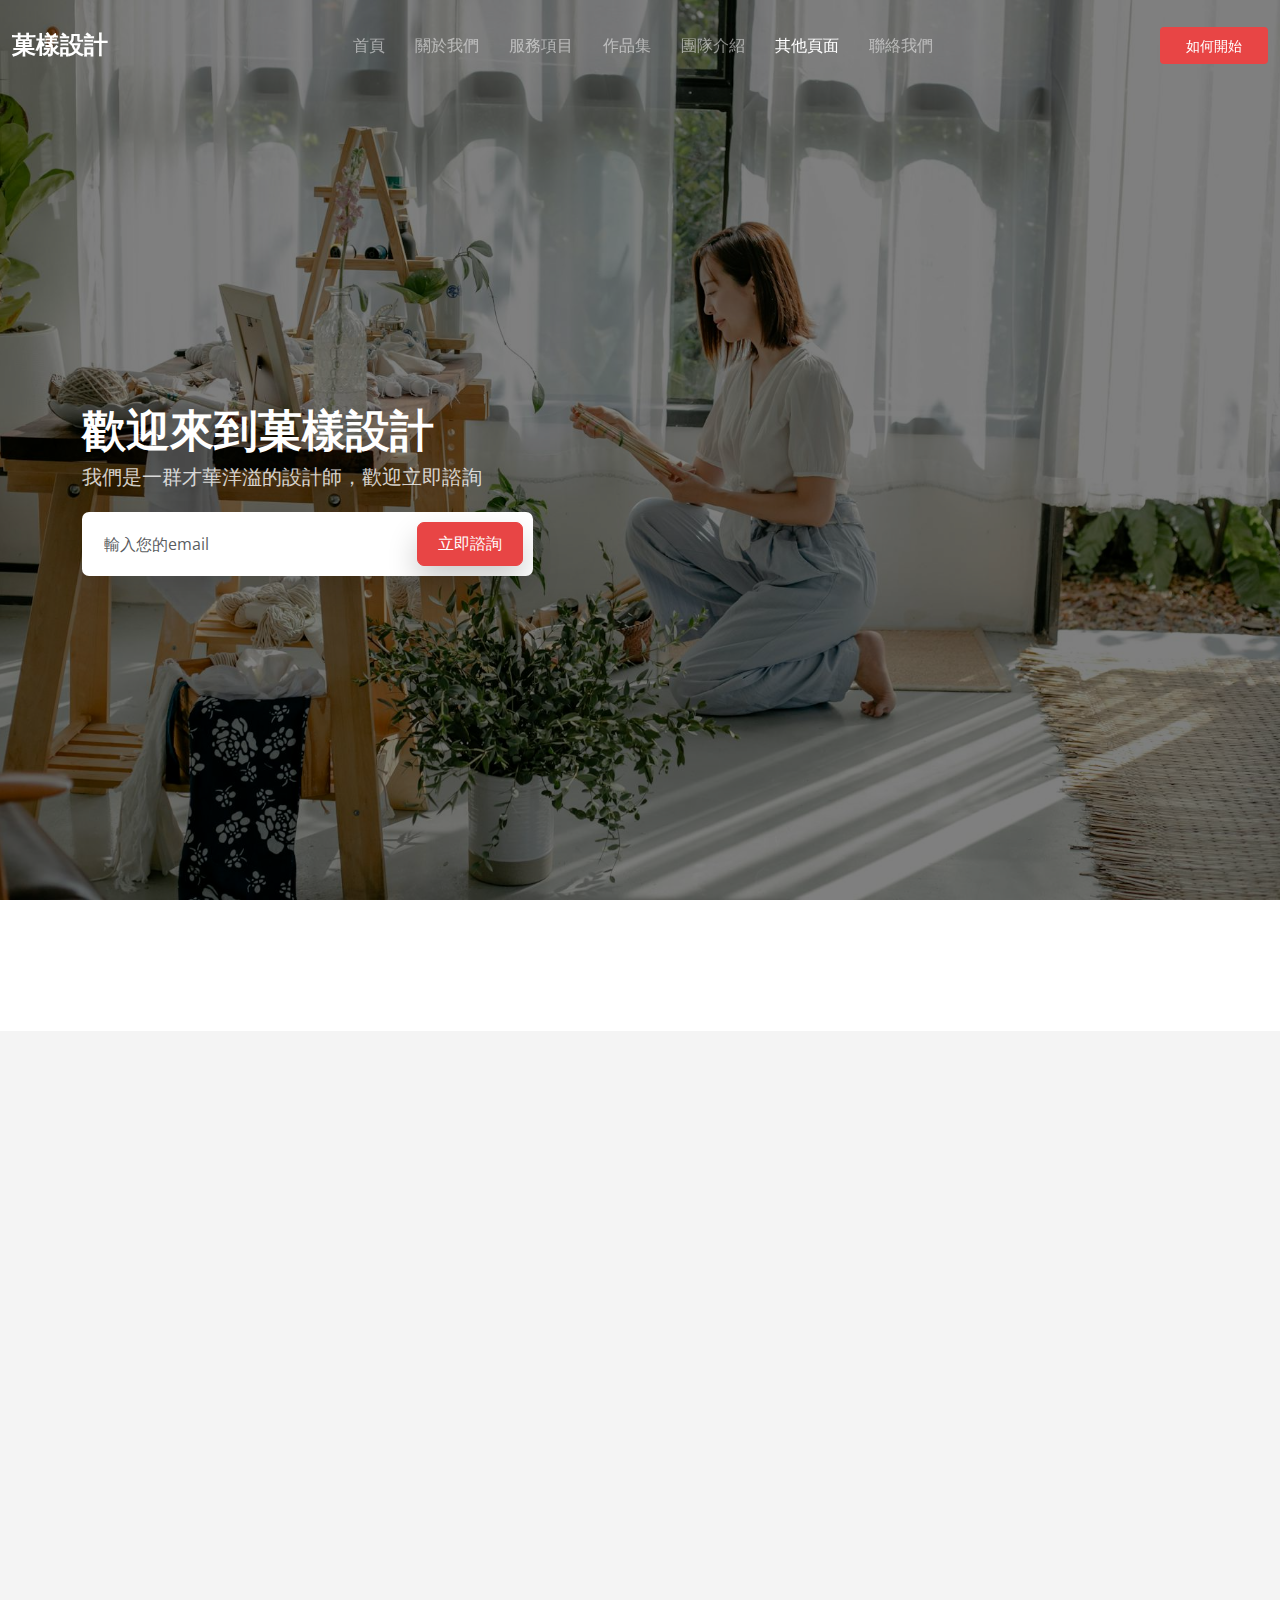
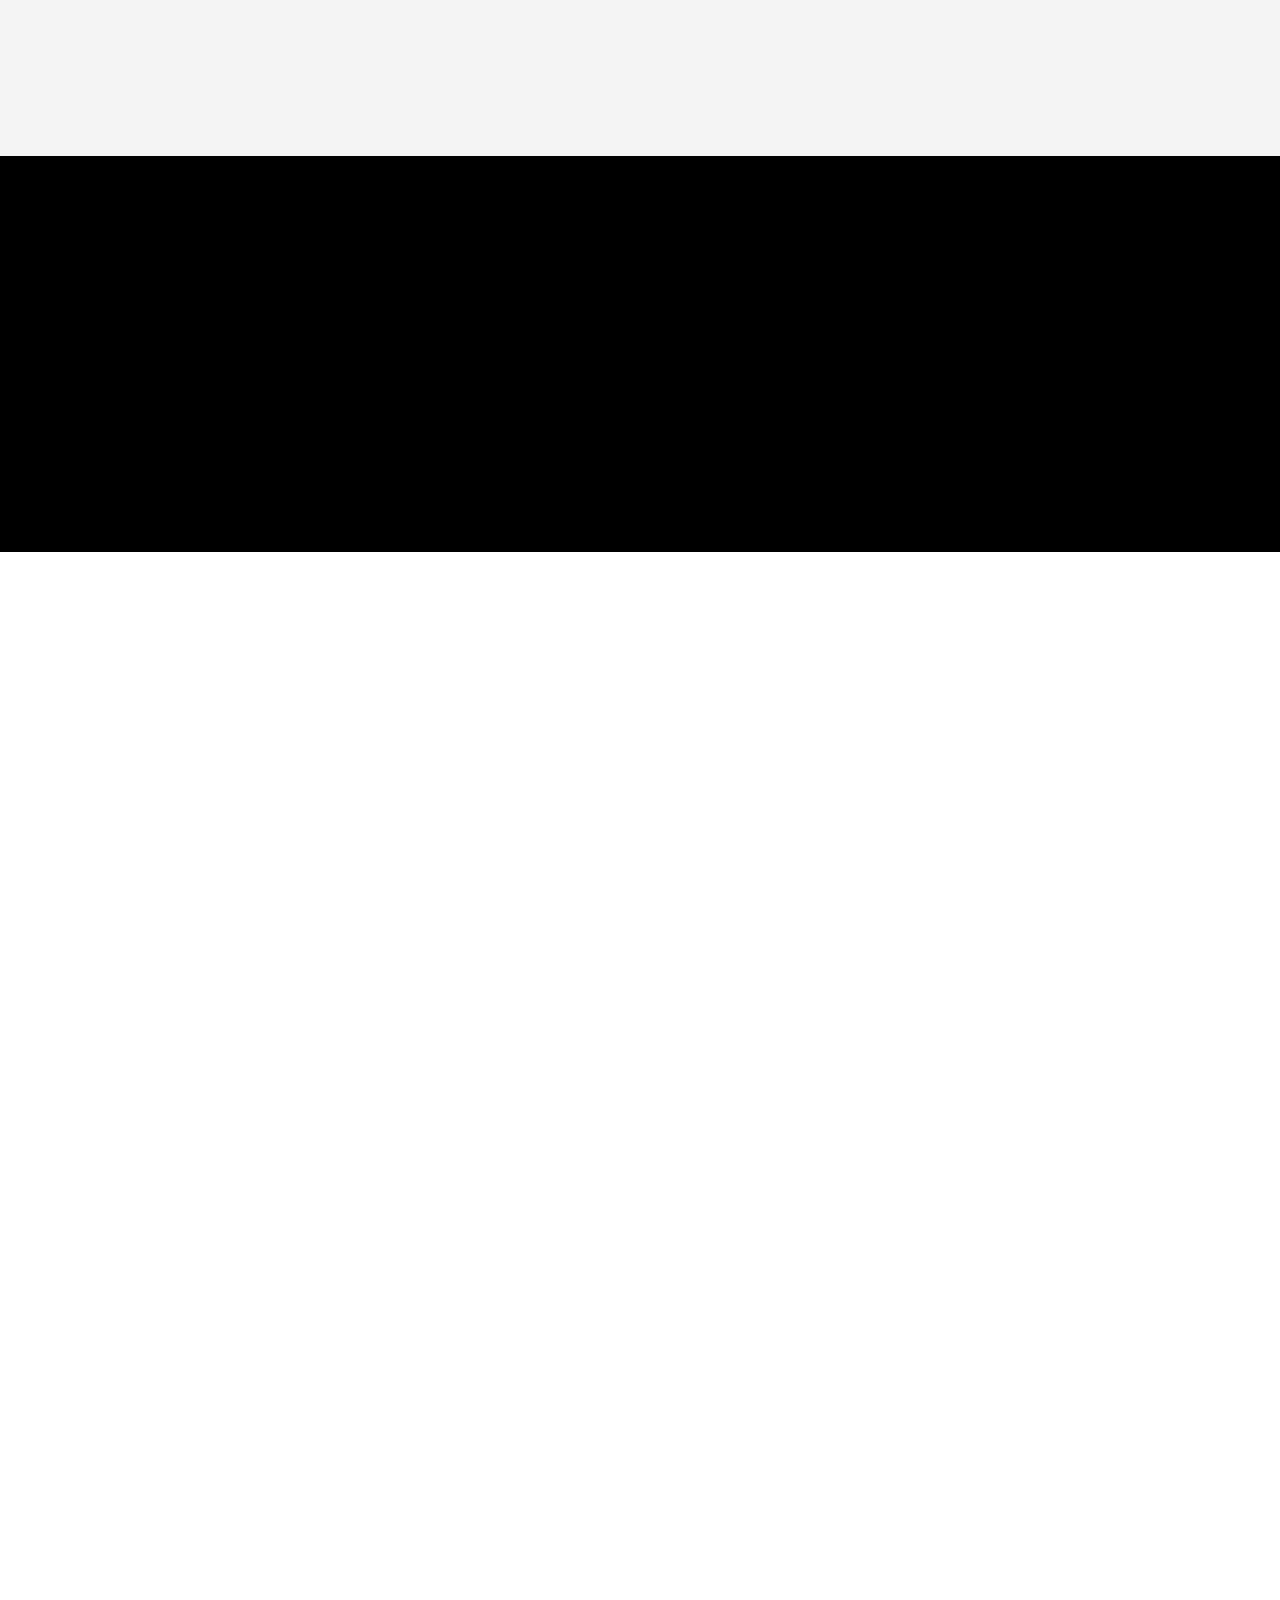
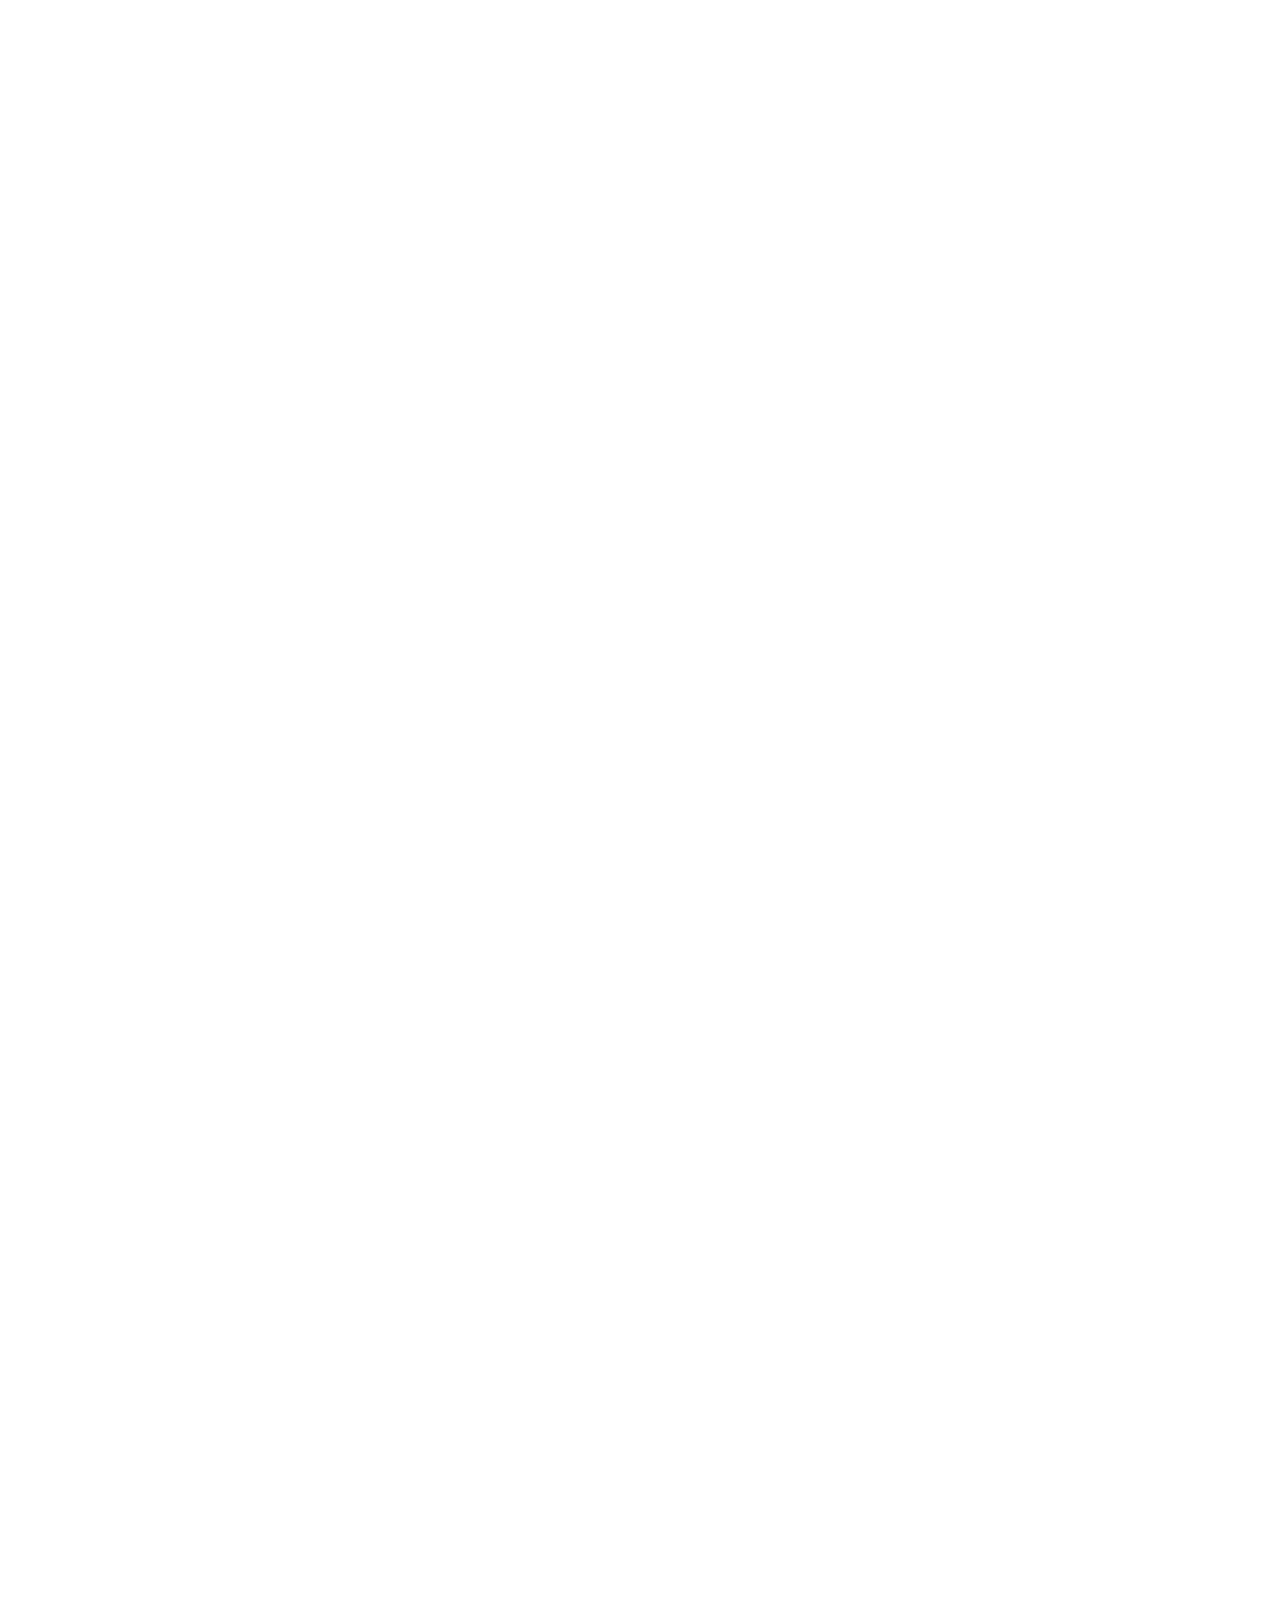
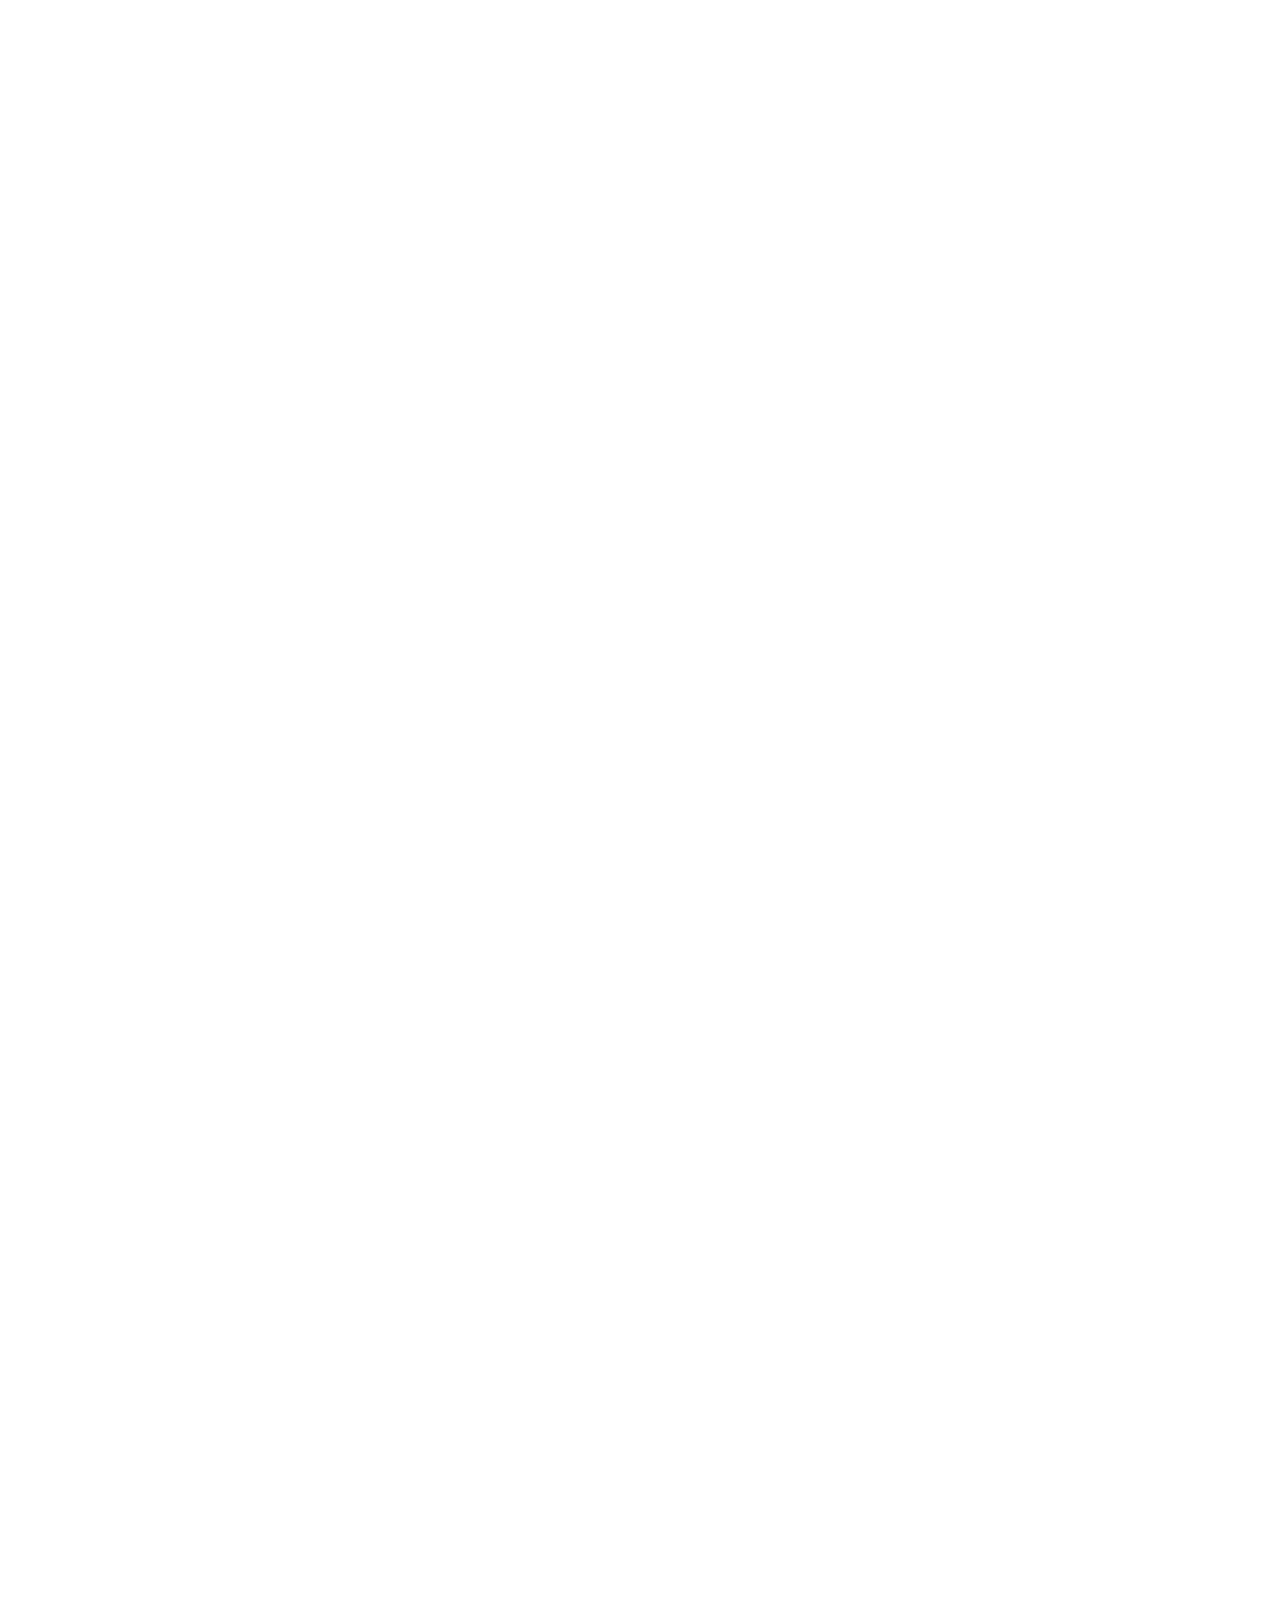
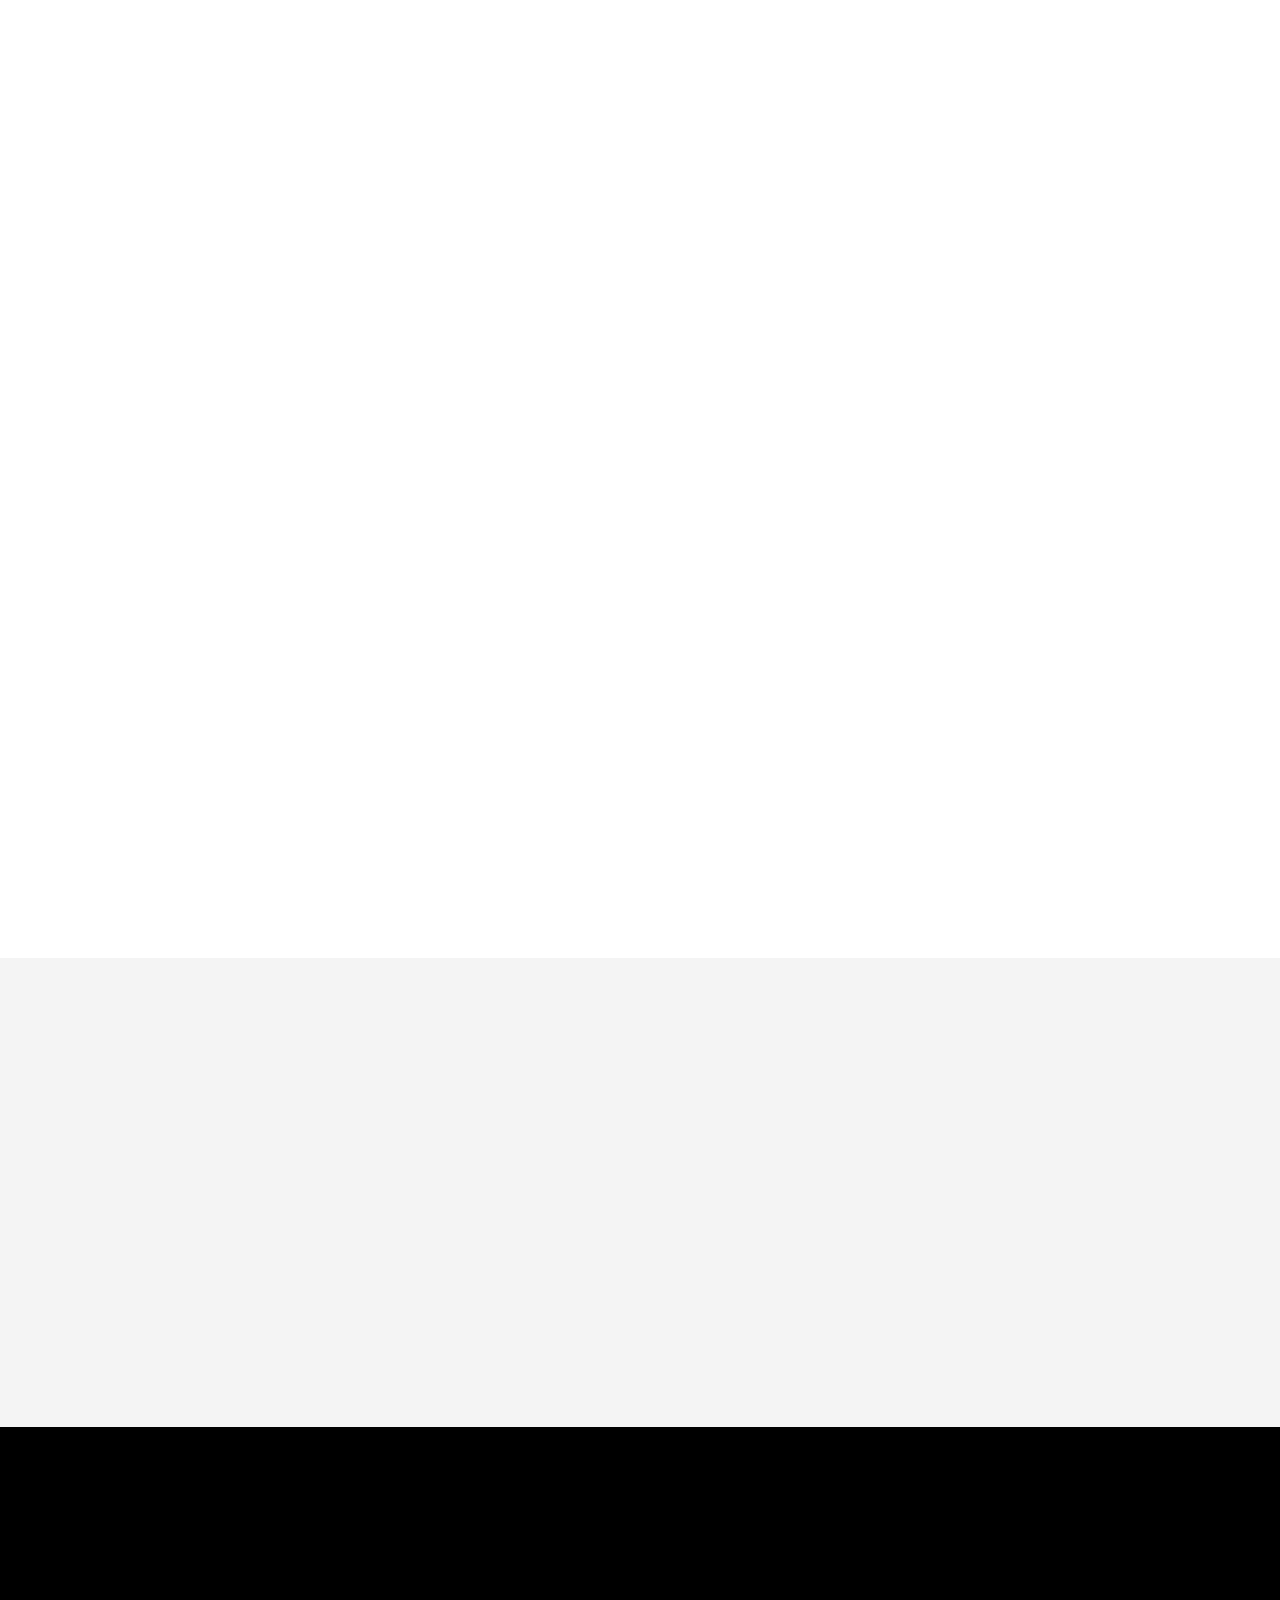
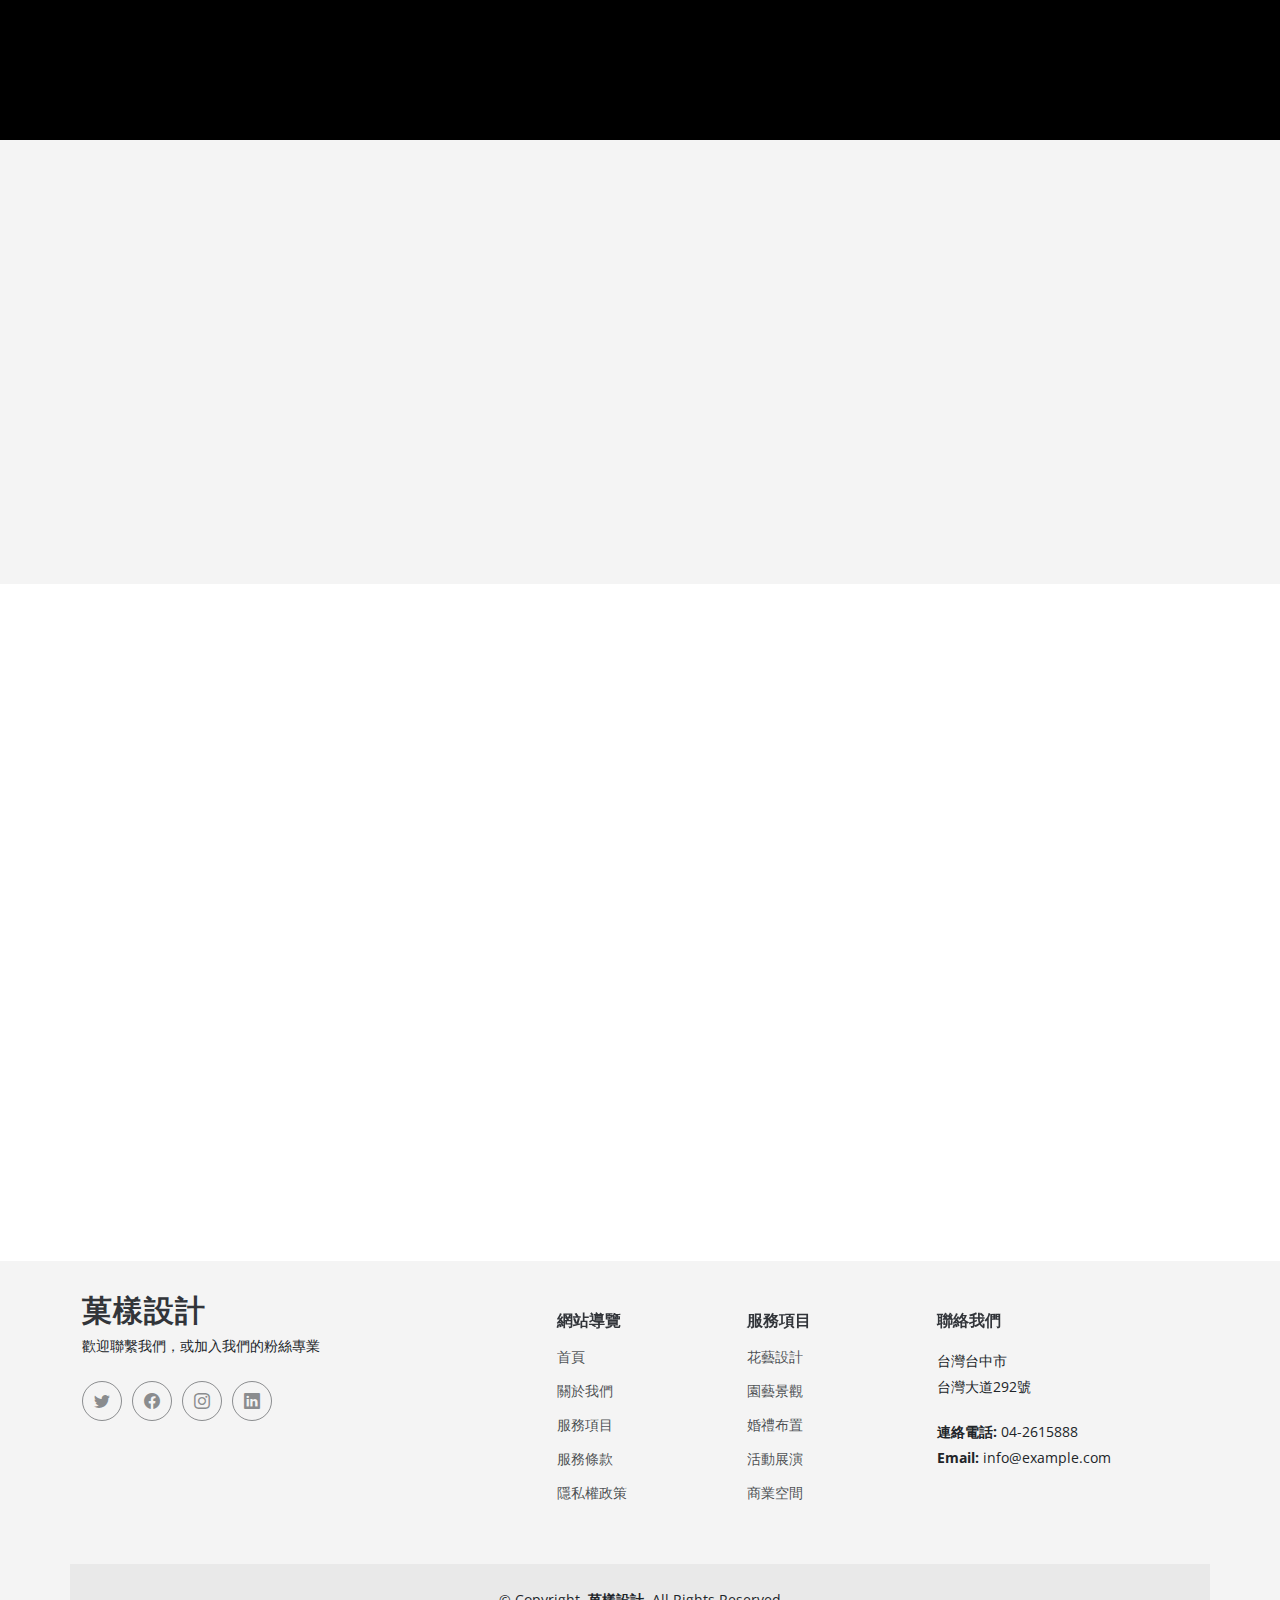
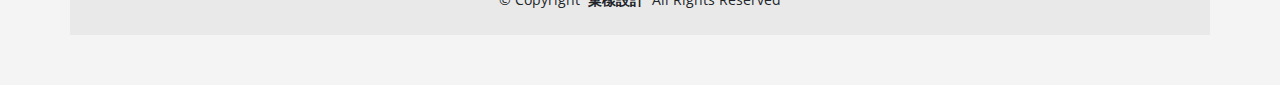
==== commit 995a4342: "add demo1 website" ====
--- a/demo/web001/index.html
+++ b/demo/web001/index.html
@@ -5,12 +5,12 @@
   <meta charset="utf-8">
   <meta content="width=device-width, initial-scale=1.0" name="viewport">
 
-  <title>Home - Append Bootstrap Temlate</title>
+  <title>首頁 - 菓樣設計</title>
   <meta content="" name="description">
   <meta content="" name="keywords">
 
   <!-- Favicons -->
-  <link href="assets/img/favicon.png" rel="icon">
+  <link href="assets/img/logo_rmbg.png" rel="icon">
   <link href="assets/img/apple-touch-icon.png" rel="apple-touch-icon">
 
   <!-- Fonts -->
@@ -46,43 +46,26 @@
       <a href="index.html" class="logo d-flex align-items-center me-auto me-xl-0">
         <!-- Uncomment the line below if you also wish to use an image logo -->
         <!-- <img src="assets/img/logo.png" alt=""> -->
-        <h1>Append</h1>
-        <span>.</span>
+        <h1>菓樣設計</h1>
+        <span></span>
       </a>
 
       <!-- Nav Menu -->
       <nav id="navmenu" class="navmenu">
         <ul>
-          <li><a href="index.html#hero" class="active">Home</a></li>
-          <li><a href="index.html#about">About</a></li>
-          <li><a href="index.html#services">Services</a></li>
-          <li><a href="index.html#portfolio">Portfolio</a></li>
-          <li><a href="index.html#team">Team</a></li>
-          <li><a href="blog.html">Blog</a></li>
-          <li class="dropdown has-dropdown"><a href="#"><span>Dropdown</span> <i class="bi bi-chevron-down"></i></a>
-            <ul class="dd-box-shadow">
-              <li><a href="#">Dropdown 1</a></li>
-              <li class="dropdown has-dropdown"><a href="#"><span>Deep Dropdown</span> <i class="bi bi-chevron-down"></i></a>
-                <ul class="dd-box-shadow">
-                  <li><a href="#">Deep Dropdown 1</a></li>
-                  <li><a href="#">Deep Dropdown 2</a></li>
-                  <li><a href="#">Deep Dropdown 3</a></li>
-                  <li><a href="#">Deep Dropdown 4</a></li>
-                  <li><a href="#">Deep Dropdown 5</a></li>
-                </ul>
-              </li>
-              <li><a href="#">Dropdown 2</a></li>
-              <li><a href="#">Dropdown 3</a></li>
-              <li><a href="#">Dropdown 4</a></li>
-            </ul>
-          </li>
-          <li><a href="index.html#contact">Contact</a></li>
+          <li><a href="index.html#hero" class="active">首頁</a></li>
+          <li><a href="index.html#about">關於我們</a></li>
+          <li><a href="index.html#services">服務項目</a></li>
+          <li><a href="index.html#portfolio">作品集</a></li>
+          <li><a href="index.html#team">團隊介紹</a></li>
+          <li><a href="index.html#hero">其他頁面</a></li>
+          <li><a href="index.html#contact">聯絡我們</a></li>
         </ul>
 
         <i class="mobile-nav-toggle d-xl-none bi bi-list"></i>
       </nav><!-- End Nav Menu -->
 
-      <a class="btn-getstarted" href="index.html#about">Get Started</a>
+      <a class="btn-getstarted" href="index.html#about">如何開始</a>
 
     </div>
   </header><!-- End Header -->
@@ -92,18 +75,18 @@
     <!-- Hero Section - Home Page -->
     <section id="hero" class="hero">
 
-      <img src="assets/img/hero-bg.jpg" alt="" data-aos="fade-in">
+      <img src="assets/img/hero-bg-2.jpg" alt="" data-aos="fade-in">
 
       <div class="container">
         <div class="row">
           <div class="col-lg-10">
-            <h2 data-aos="fade-up" data-aos-delay="100">Welcome to Our Website</h2>
-            <p data-aos="fade-up" data-aos-delay="200">We are team of talented designers making websites with Bootstrap</p>
+            <h2 data-aos="fade-up" data-aos-delay="100">歡迎來到菓樣設計</h2>
+            <p data-aos="fade-up" data-aos-delay="200">我們是一群才華洋溢的設計師，歡迎立即諮詢</p>
           </div>
           <div class="col-lg-5">
             <form action="#" class="sign-up-form d-flex" data-aos="fade-up" data-aos-delay="300">
-              <input type="text" class="form-control" placeholder="Enter email address">
-              <input type="submit" class="btn btn-primary" value="Sign up">
+              <input type="text" class="form-control" placeholder="輸入您的email">
+              <input type="submit" class="btn btn-primary" value="立即諮詢">
             </form>
           </div>
         </div>
@@ -155,10 +138,10 @@
         <div class="row align-items-xl-center gy-5">
 
           <div class="col-xl-5 content">
-            <h3>About Us</h3>
-            <h2>Ducimus rerum libero reprehenderit cumque</h2>
-            <p>Ipsa sint sit. Quis ducimus tempore dolores impedit et dolor cumque alias maxime. Enim reiciendis minus et rerum hic non. Dicta quas cum quia maiores iure. Quidem nulla qui assumenda incidunt voluptatem tempora deleniti soluta.</p>
-            <a href="#" class="read-more"><span>Read More</span><i class="bi bi-arrow-right"></i></a>
+            <h3>關於我們</h3>
+            <h2>喜愛花藝設計 / 平面設計的一群夥伴</h2>
+            <p>藉由別緻又優雅的設計，代表著我們對花藝極緻優雅的追求，讓生活中充滿生活美學。結合創意賦予不同的美學觀點，帶給大家新的生活饗宴。</p>
+            <a href="#" class="read-more"><span>立即諮詢</span><i class="bi bi-arrow-right"></i></a>
           </div>
 
           <div class="col-xl-7">
@@ -167,32 +150,32 @@
               <div class="col-md-6" data-aos="fade-up" data-aos-delay="200">
                 <div class="icon-box">
                   <i class="bi bi-buildings"></i>
-                  <h3>Eius provident</h3>
-                  <p>Magni repellendus vel ullam hic officia accusantium ipsa dolor omnis dolor voluptatem</p>
+                  <h3>辦公室區域</h3>
+                  <p>讓辦公區域不再冰冷陌生，工作場合也能夠賦予優雅美學。</p>
                 </div>
               </div> <!-- End Icon Box -->
 
               <div class="col-md-6" data-aos="fade-up" data-aos-delay="300">
                 <div class="icon-box">
-                  <i class="bi bi-clipboard-pulse"></i>
-                  <h3>Rerum aperiam</h3>
-                  <p>Autem saepe animi et aut aspernatur culpa facere. Rerum saepe rerum voluptates quia</p>
+                  <i class="bi bi-gift"></i>
+                  <h3>送禮首選</h3>
+                  <p>每種花語有不同的意義，為您挑選最合適的禮物給最重要的人。</p>                
                 </div>
               </div> <!-- End Icon Box -->
 
               <div class="col-md-6" data-aos="fade-up" data-aos-delay="400">
                 <div class="icon-box">
-                  <i class="bi bi-command"></i>
-                  <h3>Veniam omnis</h3>
-                  <p>Omnis perferendis molestias culpa sed. Recusandae quas possimus. Quod consequatur corrupti</p>
+                  <i class="bi bi-house"></i>
+                  <h3>居家生活</h3>
+                  <p>協助您改造庭院/花園，讓生活中充滿美的事物。</p>
                 </div>
               </div> <!-- End Icon Box -->
 
               <div class="col-md-6" data-aos="fade-up" data-aos-delay="500">
                 <div class="icon-box">
-                  <i class="bi bi-graph-up-arrow"></i>
-                  <h3>Delares sapiente</h3>
-                  <p>Sint et dolor voluptas minus possimus nostrum. Reiciendis commodi eligendi omnis quideme lorenda</p>
+                  <i class="bi bi-cup-hot"></i>
+                  <h3>商家擺設</h3>
+                  <p>商業布置結合花藝設計，讓顧客更喜愛停留。</p>                
                 </div>
               </div> <!-- End Icon Box -->
 
@@ -216,28 +199,28 @@
           <div class="col-lg-3 col-md-6">
             <div class="stats-item text-center w-100 h-100">
               <span data-purecounter-start="0" data-purecounter-end="232" data-purecounter-duration="1" class="purecounter"></span>
-              <p>Clients</p>
+              <p>合作客戶案例</p>
             </div>
           </div><!-- End Stats Item -->
 
           <div class="col-lg-3 col-md-6">
             <div class="stats-item text-center w-100 h-100">
               <span data-purecounter-start="0" data-purecounter-end="521" data-purecounter-duration="1" class="purecounter"></span>
-              <p>Projects</p>
+              <p>花藝種類</p>
             </div>
           </div><!-- End Stats Item -->
 
           <div class="col-lg-3 col-md-6">
             <div class="stats-item text-center w-100 h-100">
-              <span data-purecounter-start="0" data-purecounter-end="1453" data-purecounter-duration="1" class="purecounter"></span>
-              <p>Hours Of Support</p>
+              <span data-purecounter-start="0" data-purecounter-end="153" data-purecounter-duration="1" class="purecounter"></span>
+              <p>跨領域合作設計</p>
             </div>
           </div><!-- End Stats Item -->
 
           <div class="col-lg-3 col-md-6">
             <div class="stats-item text-center w-100 h-100">
               <span data-purecounter-start="0" data-purecounter-end="32" data-purecounter-duration="1" class="purecounter"></span>
-              <p>Workers</p>
+              <p>周邊商品</p>
             </div>
           </div><!-- End Stats Item -->
 
@@ -252,8 +235,8 @@
 
       <!--  Section Title -->
       <div class="container section-title" data-aos="fade-up">
-        <h2>Services</h2>
-        <p>Necessitatibus eius consequatur ex aliquid fuga eum quidem sint consectetur velit</p>
+        <h2>服務項目與特色</h2>
+        <p>客製化主題規劃｜新娘捧花｜婚禮精品｜花藝佈置｜燈光音響統籌｜客製化花禮｜異業合作</p>
       </div><!-- End Section Title -->
 
       <div class="container">
@@ -264,8 +247,8 @@
             <div class="service-item d-flex">
               <div class="icon flex-shrink-0"><i class="bi bi-briefcase"></i></div>
               <div>
-                <h4 class="title"><a href="services-details.html" class="stretched-link">Lorem Ipsum</a></h4>
-                <p class="description">Voluptatum deleniti atque corrupti quos dolores et quas molestias excepturi sint occaecati cupiditate non provident</p>
+                <h4 class="title"><a href="services-details.html" class="stretched-link">商務設計</a></h4>
+                <p class="description">全客製化商務設計、精緻綠牆搭設與媒體活動</p>
               </div>
             </div>
           </div>
@@ -275,38 +258,18 @@
             <div class="service-item d-flex">
               <div class="icon flex-shrink-0"><i class="bi bi-card-checklist"></i></div>
               <div>
-                <h4 class="title"><a href="services-details.html" class="stretched-link">Dolor Sitema</a></h4>
-                <p class="description">Minim veniam, quis nostrud exercitation ullamco laboris nisi ut aliquip ex ea commodo consequat tarad limino ata</p>
+                <h4 class="title"><a href="services-details.html" class="stretched-link">多種價格方案</a></h4>
+                <p class="description">設計師依照需求搭配最合適方案與花卉種類</p>
               </div>
             </div>
           </div><!-- End Service Item -->
 
-          <div class="col-lg-6 " data-aos="fade-up" data-aos-delay="300">
-            <div class="service-item d-flex">
-              <div class="icon flex-shrink-0"><i class="bi bi-bar-chart"></i></div>
-              <div>
-                <h4 class="title"><a href="services-details.html" class="stretched-link">Sed ut perspiciatis</a></h4>
-                <p class="description">Duis aute irure dolor in reprehenderit in voluptate velit esse cillum dolore eu fugiat nulla pariatur</p>
-              </div>
-            </div>
-          </div><!-- End Service Item -->
-
           <div class="col-lg-6 " data-aos="fade-up" data-aos-delay="400">
-            <div class="service-item d-flex">
-              <div class="icon flex-shrink-0"><i class="bi bi-binoculars"></i></div>
-              <div>
-                <h4 class="title"><a href="services-details.html" class="stretched-link">Magni Dolores</a></h4>
-                <p class="description">Excepteur sint occaecat cupidatat non proident, sunt in culpa qui officia deserunt mollit anim id est laborum</p>
-              </div>
-            </div>
-          </div><!-- End Service Item -->
-
-          <div class="col-lg-6 " data-aos="fade-up" data-aos-delay="500">
             <div class="service-item d-flex">
               <div class="icon flex-shrink-0"><i class="bi bi-brightness-high"></i></div>
               <div>
-                <h4 class="title"><a href="services-details.html" class="stretched-link">Nemo Enim</a></h4>
-                <p class="description">At vero eos et accusamus et iusto odio dignissimos ducimus qui blanditiis praesentium voluptatum deleniti atque</p>
+                <h4 class="title"><a href="services-details.html" class="stretched-link">提供專業諮詢</a></h4>
+                <p class="description">提供花藝設計維持專業建議，讓設計持續美麗</p>
               </div>
             </div>
           </div><!-- End Service Item -->
@@ -315,8 +278,8 @@
             <div class="service-item d-flex">
               <div class="icon flex-shrink-0"><i class="bi bi-calendar4-week"></i></div>
               <div>
-                <h4 class="title"><a href="services-details.html" class="stretched-link">Eiusmod Tempor</a></h4>
-                <p class="description">Et harum quidem rerum facilis est et expedita distinctio. Nam libero tempore, cum soluta nobis est eligendi</p>
+                <h4 class="title"><a href="services-details.html" class="stretched-link">多種日期搭配</a></h4>
+                <p class="description">團隊多位設計師可互相搭配，讓您的選擇日期更加彈性</p>
               </div>
             </div>
           </div><!-- End Service Item -->
@@ -332,20 +295,19 @@
 
       <!--  Section Title -->
       <div class="container section-title" data-aos="fade-up">
-        <h2>Features</h2>
-        <p>Necessitatibus eius consequatur ex aliquid fuga eum quidem sint consectetur velit</p>
+        <h2>花藝設計</h2>
+        <p>花束｜盆花｜花禮盒｜植栽｜大型花禮｜恆星花｜乾燥花｜客製化花禮｜異業合作</p>
       </div><!-- End Section Title -->
 
       <div class="container">
 
         <div class="row gy-4 align-items-center features-item">
           <div class="col-lg-5 order-2 order-lg-1" data-aos="fade-up" data-aos-delay="200">
-            <h3>Corporis temporibus maiores provident</h3>
+            <h3>中大型空間擺設</h3>
             <p>
-              Ullamco laboris nisi ut aliquip ex ea commodo consequat. Duis aute irure dolor in reprehenderit in voluptate
-              velit esse cillum dolore eu fugiat nulla pariatur. Excepteur sint occaecat cupidatat non proident.
+             適合商務空間與活動展場
             </p>
-            <a href="#" class="btn btn-get-started">Get Started</a>
+            <a href="#" class="btn btn-get-started">點我諮詢</a>
           </div>
           <div class="col-lg-7 order-1 order-lg-2 d-flex align-items-center" data-aos="zoom-out" data-aos-delay="100">
             <div class="image-stack">
@@ -357,17 +319,12 @@
 
         <div class="row gy-4 align-items-stretch justify-content-between features-item ">
           <div class="col-lg-6 d-flex align-items-center features-img-bg" data-aos="zoom-out">
-            <img src="assets/img/features-light-3.jpg" class="img-fluid" alt="">
+            <img src="assets/img/features-light-4.jpg" class="img-fluid" alt="">
           </div>
           <div class="col-lg-5 d-flex justify-content-center flex-column" data-aos="fade-up">
-            <h3>Sunt consequatur ad ut est nulla</h3>
-            <p>Cupiditate placeat cupiditate placeat est ipsam culpa. Delectus quia minima quod. Sunt saepe odit aut quia voluptatem hic voluptas dolor doloremque.</p>
-            <ul>
-              <li><i class="bi bi-check"></i> <span>Ullamco laboris nisi ut aliquip ex ea commodo consequat.</span></li>
-              <li><i class="bi bi-check"></i><span> Duis aute irure dolor in reprehenderit in voluptate velit.</span></li>
-              <li><i class="bi bi-check"></i> <span>Facilis ut et voluptatem aperiam. Autem soluta ad fugiat</span>.</li>
-            </ul>
-            <a href="#" class="btn btn-get-started align-self-start">Get Started</a>
+            <h3>花藝造型設計</h3>
+            <p>適合居家生活與小型店家</p>
+            <a href="#" class="btn btn-get-started align-self-start">點我諮詢</a>
           </div>
         </div><!-- Features Item -->
 
@@ -380,8 +337,8 @@
 
       <!--  Section Title -->
       <div class="container section-title" data-aos="fade-up">
-        <h2>Portfolio</h2>
-        <p>Necessitatibus eius consequatur ex aliquid fuga eum quidem sint consectetur velit</p>
+        <h2>花藝造型設計</h2>
+        <p>花束｜盆花｜花禮盒｜植栽｜大型花禮｜恆星花｜乾燥花｜客製化花禮</p>
       </div><!-- End Section Title -->
 
       <div class="container">
@@ -389,100 +346,100 @@
         <div class="isotope-layout" data-default-filter="*" data-layout="masonry" data-sort="original-order">
 
           <ul class="portfolio-filters isotope-filters" data-aos="fade-up" data-aos-delay="100">
-            <li data-filter="*" class="filter-active">All</li>
-            <li data-filter=".filter-app">App</li>
-            <li data-filter=".filter-product">Card</li>
-            <li data-filter=".filter-branding">Web</li>
+            <li data-filter="*" class="filter-active">全部</li>
+            <li data-filter=".filter-app">客製化設計</li>
+            <li data-filter=".filter-product">周邊設計</li>
+            <li data-filter=".filter-branding">花藝設計</li>
           </ul><!-- End Portfolio Filters -->
 
           <div class="row gy-4 isotope-container" data-aos="fade-up" data-aos-delay="200">
 
             <div class="col-lg-4 col-md-6 portfolio-item isotope-item filter-app">
-              <img src="assets/img/masonry-portfolio/masonry-portfolio-1.jpg" class="img-fluid" alt="">
+              <img src="assets/img/masonry-portfolio/masonry-portfolio-10.jpg" class="img-fluid" alt="">
               <div class="portfolio-info">
-                <h4>App 1</h4>
-                <p>Lorem ipsum, dolor sit</p>
-                <a href="assets/img/masonry-portfolio/masonry-portfolio-1.jpg" title="App 1" data-gallery="portfolio-gallery-app" class="glightbox preview-link"><i class="bi bi-zoom-in"></i></a>
+                <h4>設計1</h4>
+                <p>別緻優雅</p>
+                <a href="assets/img/masonry-portfolio/masonry-portfolio-10.jpg" title="App 1" data-gallery="portfolio-gallery-app" class="glightbox preview-link"><i class="bi bi-zoom-in"></i></a>
                 <a href="portfolio-details.html" title="More Details" class="details-link"><i class="bi bi-link-45deg"></i></a>
               </div>
             </div><!-- End Portfolio Item -->
 
             <div class="col-lg-4 col-md-6 portfolio-item isotope-item filter-product">
-              <img src="assets/img/masonry-portfolio/masonry-portfolio-2.jpg" class="img-fluid" alt="">
+              <img src="assets/img/masonry-portfolio/masonry-portfolio-11.jpg" class="img-fluid" alt="">
               <div class="portfolio-info">
-                <h4>Product 1</h4>
-                <p>Lorem ipsum, dolor sit</p>
-                <a href="assets/img/masonry-portfolio/masonry-portfolio-2.jpg" title="Product 1" data-gallery="portfolio-gallery-product" class="glightbox preview-link"><i class="bi bi-zoom-in"></i></a>
+                <h4>設計2</h4>
+                <p>別緻優雅</p>
+                <a href="assets/img/masonry-portfolio/masonry-portfolio-11.jpg" title="Product 1" data-gallery="portfolio-gallery-product" class="glightbox preview-link"><i class="bi bi-zoom-in"></i></a>
                 <a href="portfolio-details.html" title="More Details" class="details-link"><i class="bi bi-link-45deg"></i></a>
               </div>
             </div><!-- End Portfolio Item -->
 
             <div class="col-lg-4 col-md-6 portfolio-item isotope-item filter-branding">
-              <img src="assets/img/masonry-portfolio/masonry-portfolio-3.jpg" class="img-fluid" alt="">
+              <img src="assets/img/masonry-portfolio/masonry-portfolio-12.jpg" class="img-fluid" alt="">
               <div class="portfolio-info">
-                <h4>Branding 1</h4>
-                <p>Lorem ipsum, dolor sit</p>
-                <a href="assets/img/masonry-portfolio/masonry-portfolio-3.jpg" title="Branding 1" data-gallery="portfolio-gallery-branding" class="glightbox preview-link"><i class="bi bi-zoom-in"></i></a>
+                <h4>設計3</h4>
+                <p>別緻優雅</p>
+                <a href="assets/img/masonry-portfolio/masonry-portfolio-12.jpg" title="Branding 1" data-gallery="portfolio-gallery-branding" class="glightbox preview-link"><i class="bi bi-zoom-in"></i></a>
                 <a href="portfolio-details.html" title="More Details" class="details-link"><i class="bi bi-link-45deg"></i></a>
               </div>
             </div><!-- End Portfolio Item -->
 
             <div class="col-lg-4 col-md-6 portfolio-item isotope-item filter-app">
-              <img src="assets/img/masonry-portfolio/masonry-portfolio-4.jpg" class="img-fluid" alt="">
+              <img src="assets/img/masonry-portfolio/masonry-portfolio-13.jpg" class="img-fluid" alt="">
               <div class="portfolio-info">
-                <h4>App 2</h4>
-                <p>Lorem ipsum, dolor sit</p>
-                <a href="assets/img/masonry-portfolio/masonry-portfolio-4.jpg" title="App 2" data-gallery="portfolio-gallery-app" class="glightbox preview-link"><i class="bi bi-zoom-in"></i></a>
+                <h4>設計4</h4>
+                <p>別緻優雅</p>
+                <a href="assets/img/masonry-portfolio/masonry-portfolio-13.jpg" title="App 2" data-gallery="portfolio-gallery-app" class="glightbox preview-link"><i class="bi bi-zoom-in"></i></a>
                 <a href="portfolio-details.html" title="More Details" class="details-link"><i class="bi bi-link-45deg"></i></a>
               </div>
             </div><!-- End Portfolio Item -->
 
             <div class="col-lg-4 col-md-6 portfolio-item isotope-item filter-product">
-              <img src="assets/img/masonry-portfolio/masonry-portfolio-5.jpg" class="img-fluid" alt="">
+              <img src="assets/img/masonry-portfolio/masonry-portfolio-14.jpg" class="img-fluid" alt="">
               <div class="portfolio-info">
-                <h4>Product 2</h4>
-                <p>Lorem ipsum, dolor sit</p>
-                <a href="assets/img/masonry-portfolio/masonry-portfolio-5.jpg" title="Product 2" data-gallery="portfolio-gallery-product" class="glightbox preview-link"><i class="bi bi-zoom-in"></i></a>
+                <h4>設計5</h4>
+                <p>別緻優雅</p>
+                <a href="assets/img/masonry-portfolio/masonry-portfolio-14.jpg" title="Product 2" data-gallery="portfolio-gallery-product" class="glightbox preview-link"><i class="bi bi-zoom-in"></i></a>
                 <a href="portfolio-details.html" title="More Details" class="details-link"><i class="bi bi-link-45deg"></i></a>
               </div>
             </div><!-- End Portfolio Item -->
 
             <div class="col-lg-4 col-md-6 portfolio-item isotope-item filter-branding">
-              <img src="assets/img/masonry-portfolio/masonry-portfolio-6.jpg" class="img-fluid" alt="">
+              <img src="assets/img/masonry-portfolio/masonry-portfolio-15.jpg" class="img-fluid" alt="">
               <div class="portfolio-info">
-                <h4>Branding 2</h4>
-                <p>Lorem ipsum, dolor sit</p>
-                <a href="assets/img/masonry-portfolio/masonry-portfolio-6.jpg" title="Branding 2" data-gallery="portfolio-gallery-branding" class="glightbox preview-link"><i class="bi bi-zoom-in"></i></a>
+                <h4>設計6</h4>
+                <p>別緻優雅</p>
+                <a href="assets/img/masonry-portfolio/masonry-portfolio-15.jpg" title="Branding 2" data-gallery="portfolio-gallery-branding" class="glightbox preview-link"><i class="bi bi-zoom-in"></i></a>
                 <a href="portfolio-details.html" title="More Details" class="details-link"><i class="bi bi-link-45deg"></i></a>
               </div>
             </div><!-- End Portfolio Item -->
 
             <div class="col-lg-4 col-md-6 portfolio-item isotope-item filter-app">
-              <img src="assets/img/masonry-portfolio/masonry-portfolio-7.jpg" class="img-fluid" alt="">
+              <img src="assets/img/masonry-portfolio/masonry-portfolio-17.jpg" class="img-fluid" alt="">
               <div class="portfolio-info">
-                <h4>App 3</h4>
-                <p>Lorem ipsum, dolor sit</p>
-                <a href="assets/img/masonry-portfolio/masonry-portfolio-7.jpg" title="App 3" data-gallery="portfolio-gallery-app" class="glightbox preview-link"><i class="bi bi-zoom-in"></i></a>
+                <h4>設計7</h4>
+                <p>別緻優雅</p>
+                <a href="assets/img/masonry-portfolio/masonry-portfolio-17.jpg" title="App 3" data-gallery="portfolio-gallery-app" class="glightbox preview-link"><i class="bi bi-zoom-in"></i></a>
                 <a href="portfolio-details.html" title="More Details" class="details-link"><i class="bi bi-link-45deg"></i></a>
               </div>
             </div><!-- End Portfolio Item -->
 
             <div class="col-lg-4 col-md-6 portfolio-item isotope-item filter-product">
-              <img src="assets/img/masonry-portfolio/masonry-portfolio-8.jpg" class="img-fluid" alt="">
+              <img src="assets/img/masonry-portfolio/masonry-portfolio-18.jpg" class="img-fluid" alt="">
               <div class="portfolio-info">
-                <h4>Product 3</h4>
-                <p>Lorem ipsum, dolor sit</p>
-                <a href="assets/img/masonry-portfolio/masonry-portfolio-8.jpg" title="Product 3" data-gallery="portfolio-gallery-product" class="glightbox preview-link"><i class="bi bi-zoom-in"></i></a>
+                <h4>設計8</h4>
+                <p>別緻優雅</p>
+                <a href="assets/img/masonry-portfolio/masonry-portfolio-18.jpg" title="Product 3" data-gallery="portfolio-gallery-product" class="glightbox preview-link"><i class="bi bi-zoom-in"></i></a>
                 <a href="portfolio-details.html" title="More Details" class="details-link"><i class="bi bi-link-45deg"></i></a>
               </div>
             </div><!-- End Portfolio Item -->
 
             <div class="col-lg-4 col-md-6 portfolio-item isotope-item filter-branding">
-              <img src="assets/img/masonry-portfolio/masonry-portfolio-9.jpg" class="img-fluid" alt="">
+              <img src="assets/img/masonry-portfolio/masonry-portfolio-19.jpg" class="img-fluid" alt="">
               <div class="portfolio-info">
-                <h4>Branding 3</h4>
-                <p>Lorem ipsum, dolor sit</p>
-                <a href="assets/img/masonry-portfolio/masonry-portfolio-9.jpg" title="Branding 2" data-gallery="portfolio-gallery-branding" class="glightbox preview-link"><i class="bi bi-zoom-in"></i></a>
+                <h4>設計9</h4>
+                <p>別緻優雅</p>
+                <a href="assets/img/masonry-portfolio/masonry-portfolio-19.jpg" title="Branding 2" data-gallery="portfolio-gallery-branding" class="glightbox preview-link"><i class="bi bi-zoom-in"></i></a>
                 <a href="portfolio-details.html" title="More Details" class="details-link"><i class="bi bi-link-45deg"></i></a>
               </div>
             </div><!-- End Portfolio Item -->
@@ -500,8 +457,8 @@
 
       <!--  Section Title -->
       <div class="container section-title" data-aos="fade-up">
-        <h2>Pricing</h2>
-        <p>Necessitatibus eius consequatur ex aliquid fuga eum quidem sint consectetur velit</p>
+        <h2>花藝課程</h2>
+        <p>植感花藝課程</p>
       </div><!-- End Section Title -->
 
       <div class="container" data-aos="zoom-in" data-aos-delay="100">
@@ -510,56 +467,56 @@
 
           <div class="col-lg-4">
             <div class="pricing-item">
-              <h3>Free Plan</h3>
+              <h3>首次免費</h3>
               <div class="icon">
-                <i class="bi bi-box"></i>
-              </div>
-              <h4><sup>$</sup>0<span> / month</span></h4>
+                <i class="bi bi-currency-dollar"></i>
+              </div>
+              <h4><sup>$</sup>0<span> / 次</span></h4>
               <ul>
-                <li><i class="bi bi-check"></i> <span>Quam adipiscing vitae proin</span></li>
-                <li><i class="bi bi-check"></i> <span>Nec feugiat nisl pretium</span></li>
-                <li><i class="bi bi-check"></i> <span>Nulla at volutpat diam uteera</span></li>
-                <li class="na"><i class="bi bi-x"></i> <span>Pharetra massa massa ultricies</span></li>
-                <li class="na"><i class="bi bi-x"></i> <span>Massa ultricies mi quis hendrerit</span></li>
+                <li><i class="bi bi-check"></i> <span>鮮花基礎養護知識</span></li>
+                <li><i class="bi bi-check"></i> <span>花材搭配</span></li>
+                <li><i class="bi bi-check"></i> <span>花材配色基礎</span></li>
+                <li><i class="bi bi-check"></i> <span>花語介紹</span></li>
               </ul>
-              <div class="text-center"><a href="#" class="buy-btn">Buy Now</a></div>
+              <div class="text-center"><a href="#" class="buy-btn">點我諮詢</a></div>
             </div>
           </div><!-- End Pricing Item -->
 
           <div class="col-lg-4">
             <div class="pricing-item featured">
-              <h3>Business Plan</h3>
+              <h3>新手方案</h3>
               <div class="icon">
-                <i class="bi bi-rocket"></i>
-              </div>
-
-              <h4><sup>$</sup>29<span> / month</span></h4>
+                <i class="bi bi-tags"></i>
+              </div>
+
+              <h4><sup>$</sup>899<span> / 堂</span></h4>
               <ul>
-                <li><i class="bi bi-check"></i> <span>Quam adipiscing vitae proin</span></li>
-                <li><i class="bi bi-check"></i> <span>Nec feugiat nisl pretium</span></li>
-                <li><i class="bi bi-check"></i> <span>Nulla at volutpat diam uteera</span></li>
-                <li><i class="bi bi-check"></i> <span>Pharetra massa massa ultricies</span></li>
-                <li><i class="bi bi-check"></i> <span>Massa ultricies mi quis hendrerit</span></li>
+                <li><i class="bi bi-check"></i> <span>鮮花基礎養護知識</span></li>
+                <li><i class="bi bi-check"></i> <span>花材搭配</span></li>
+                <li><i class="bi bi-check"></i> <span>花材配色基礎</span></li>
+                <li><i class="bi bi-check"></i> <span>花語介紹</span></li>
+                <li><i class="bi bi-check"></i> <span>瓶插花空間配置技巧</span></li>
               </ul>
-              <div class="text-center"><a href="#" class="buy-btn">Buy Now</a></div>
+              <div class="text-center"><a href="#" class="buy-btn">點我諮詢</a></div>
             </div>
           </div><!-- End Pricing Item -->
 
           <div class="col-lg-4">
             <div class="pricing-item">
-              <h3>Developer Plan</h3>
+              <h3>進階方案</h3>
               <div class="icon">
                 <i class="bi bi-send"></i>
               </div>
-              <h4><sup>$</sup>49<span> / month</span></h4>
+              <h4><sup>$</sup>1299<span> / 堂</span></h4>
               <ul>
-                <li><i class="bi bi-check"></i> <span>Quam adipiscing vitae proin</span></li>
-                <li><i class="bi bi-check"></i> <span>Nec feugiat nisl pretium</span></li>
-                <li><i class="bi bi-check"></i> <span>Nulla at volutpat diam uteera</span></li>
-                <li><i class="bi bi-check"></i> <span>Pharetra massa massa ultricies</span></li>
-                <li><i class="bi bi-check"></i> <span>Massa ultricies mi quis hendrerit</span></li>
+                <li><i class="bi bi-check"></i> <span>鮮花基礎養護知識</span></li>
+                <li><i class="bi bi-check"></i> <span>花材搭配</span></li>
+                <li><i class="bi bi-check"></i> <span>花材配色基礎</span></li>
+                <li><i class="bi bi-check"></i> <span>花語介紹</span></li>
+                <li><i class="bi bi-check"></i> <span>瓶插花空間配置技巧</span></li>
+                <li><i class="bi bi-check"></i> <span>季節更替配置</span></li>
               </ul>
-              <div class="text-center"><a href="#" class="buy-btn">Buy Now</a></div>
+              <div class="text-center"><a href="#" class="buy-btn">點我諮詢</a></div>
             </div>
           </div><!-- End Pricing Item -->
 
@@ -578,9 +535,9 @@
 
           <div class="col-lg-4" data-aos="fade-up" data-aos-delay="100">
             <div class="content px-xl-5">
-              <h3><span>Frequently Asked </span><strong>Questions</strong></h3>
+              <h3><span>常見問題</span><strong>Q&A</strong></h3>
               <p>
-                Lorem ipsum dolor sit amet, consectetur adipiscing elit, sed do eiusmod tempor incididunt ut labore et dolore magna aliqua. Duis aute irure dolor in reprehenderit
+                若有任何問題都歡迎用LINE官方私訊我們喔 !
               </p>
             </div>
           </div>
@@ -589,45 +546,37 @@
 
             <div class="faq-container">
               <div class="faq-item faq-active">
-                <h3><span class="num">1.</span> <span>Non consectetur a erat nam at lectus urna duis?</span></h3>
+                <h3><span class="num">1.</span> <span>你們有那些設計方案?</span></h3>
                 <div class="faq-content">
-                  <p>Feugiat pretium nibh ipsum consequat. Tempus iaculis urna id volutpat lacus laoreet non curabitur gravida. Venenatis lectus magna fringilla urna porttitor rhoncus dolor purus non.</p>
+                  <p>不管是花藝設計、婚宴、活動或是園藝景觀都有相關的設計方案，可以直接找我們諮詢喔 !</p>
                 </div>
                 <i class="faq-toggle bi bi-chevron-right"></i>
               </div><!-- End Faq item-->
 
               <div class="faq-item">
-                <h3><span class="num">2.</span> <span>Feugiat scelerisque varius morbi enim nunc faucibus a pellentesque?</span></h3>
+                <h3><span class="num">2.</span> <span>預算不多的個人店家也適合嗎?</span></h3>
                 <div class="faq-content">
-                  <p>Dolor sit amet consectetur adipiscing elit pellentesque habitant morbi. Id interdum velit laoreet id donec ultrices. Fringilla phasellus faucibus scelerisque eleifend donec pretium. Est pellentesque elit ullamcorper dignissim. Mauris ultrices eros in cursus turpis massa tincidunt dui.</p>
+                  <p>我們的理念是想把美的事物散布到各個角落中，讓生活充滿優雅與輕鬆的氣息，所以不論是中大型或是小型的店家，都非常歡迎一起來豐富生活中的設計</p>
                 </div>
                 <i class="faq-toggle bi bi-chevron-right"></i>
               </div><!-- End Faq item-->
 
               <div class="faq-item">
-                <h3><span class="num">3.</span> <span>Dolor sit amet consectetur adipiscing elit pellentesque?</span></h3>
+                <h3><span class="num">3.</span> <span>有哪些付款方式?</span></h3>
                 <div class="faq-content">
-                  <p>Eleifend mi in nulla posuere sollicitudin aliquam ultrices sagittis orci. Faucibus pulvinar elementum integer enim. Sem nulla pharetra diam sit amet nisl suscipit. Rutrum tellus pellentesque eu tincidunt. Lectus urna duis convallis convallis tellus. Urna molestie at elementum eu facilisis sed odio morbi quis</p>
+                  <p>可配合的付款方式有現金支付、匯款或是第三方支付方式都是可以的喔 !</p>
                 </div>
                 <i class="faq-toggle bi bi-chevron-right"></i>
               </div><!-- End Faq item-->
 
               <div class="faq-item">
-                <h3><span class="num">4.</span> <span>Ac odio tempor orci dapibus. Aliquam eleifend mi in nulla?</span></h3>
+                <h3><span class="num">3.</span> <span>合作方式如何進行?</span></h3>
                 <div class="faq-content">
-                  <p>Dolor sit amet consectetur adipiscing elit pellentesque habitant morbi. Id interdum velit laoreet id donec ultrices. Fringilla phasellus faucibus scelerisque eleifend donec pretium. Est pellentesque elit ullamcorper dignissim. Mauris ultrices eros in cursus turpis massa tincidunt dui.</p>
+                  <p>可以先私訊我們聊聊你的需求以及方向，我們將會為您規劃最合適的方案</p>
                 </div>
                 <i class="faq-toggle bi bi-chevron-right"></i>
               </div><!-- End Faq item-->
 
-              <div class="faq-item">
-                <h3><span class="num">5.</span> <span>Tempus quam pellentesque nec nam aliquam sem et tortor consequat?</span></h3>
-                <div class="faq-content">
-                  <p>Molestie a iaculis at erat pellentesque adipiscing commodo. Dignissim suspendisse in est ante in. Nunc vel risus commodo viverra maecenas accumsan. Sit amet nisl suscipit adipiscing bibendum est. Purus gravida quis blandit turpis cursus in</p>
-                </div>
-                <i class="faq-toggle bi bi-chevron-right"></i>
-              </div><!-- End Faq item-->
-
             </div>
 
           </div>
@@ -642,15 +591,15 @@
 
       <!--  Section Title -->
       <div class="container section-title" data-aos="fade-up">
-        <h2>Team</h2>
-        <p>Necessitatibus eius consequatur ex aliquid fuga eum quidem sint consectetur velit</p>
+        <h2>團隊介紹</h2>
+        <p>專業設計師團隊與企劃，協助您規劃最適合的設計</p>
       </div><!-- End Section Title -->
 
       <div class="container">
 
         <div class="row gy-5">
 
-          <div class="col-lg-4 col-md-6 member" data-aos="fade-up" data-aos-delay="100">
+          <div class="col-lg-3 col-md-6 member" data-aos="fade-up" data-aos-delay="100">
             <div class="member-img">
               <img src="assets/img/team/team-1.jpg" class="img-fluid" alt="">
               <div class="social">
@@ -661,13 +610,13 @@
               </div>
             </div>
             <div class="member-info text-center">
-              <h4>Walter White</h4>
-              <span>Chief Executive Officer</span>
-              <p>Aliquam iure quaerat voluptatem praesentium possimus unde laudantium vel dolorum distinctio dire flow</p>
+              <h4>Joe</h4>
+              <span>設計師</span>
+              <p>擅長商展活動、大型空間布置</p>
             </div>
           </div><!-- End Team Member -->
 
-          <div class="col-lg-4 col-md-6 member" data-aos="fade-up" data-aos-delay="200">
+          <div class="col-lg-3 col-md-6 member" data-aos="fade-up" data-aos-delay="200">
             <div class="member-img">
               <img src="assets/img/team/team-2.jpg" class="img-fluid" alt="">
               <div class="social">
@@ -678,13 +627,13 @@
               </div>
             </div>
             <div class="member-info text-center">
-              <h4>Sarah Jhonson</h4>
-              <span>Product Manager</span>
-              <p>Labore ipsam sit consequatur exercitationem rerum laboriosam laudantium aut quod dolores exercitationem ut</p>
+              <h4>Sarah</h4>
+              <span>專案經理</span>
+              <p>專案排程與周邊商品規劃</p>
             </div>
           </div><!-- End Team Member -->
 
-          <div class="col-lg-4 col-md-6 member" data-aos="fade-up" data-aos-delay="300">
+          <div class="col-lg-3 col-md-6 member" data-aos="fade-up" data-aos-delay="300">
             <div class="member-img">
               <img src="assets/img/team/team-3.jpg" class="img-fluid" alt="">
               <div class="social">
@@ -695,13 +644,13 @@
               </div>
             </div>
             <div class="member-info text-center">
-              <h4>William Anderson</h4>
-              <span>CTO</span>
-              <p>Illum minima ea autem doloremque ipsum quidem quas aspernatur modi ut praesentium vel tque sed facilis at qui</p>
+              <h4>William</h4>
+              <span>設計師</span>
+              <p>婚禮設計與規劃、花藝周邊</p>
             </div>
           </div><!-- End Team Member -->
 
-          <div class="col-lg-4 col-md-6 member" data-aos="fade-up" data-aos-delay="400">
+          <div class="col-lg-3 col-md-6 member" data-aos="fade-up" data-aos-delay="400">
             <div class="member-img">
               <img src="assets/img/team/team-4.jpg" class="img-fluid" alt="">
               <div class="social">
@@ -712,43 +661,9 @@
               </div>
             </div>
             <div class="member-info text-center">
-              <h4>Amanda Jepson</h4>
-              <span>Accountant</span>
-              <p>Magni voluptatem accusamus assumenda cum nisi aut qui dolorem voluptate sed et veniam quasi quam consectetur</p>
-            </div>
-          </div><!-- End Team Member -->
-
-          <div class="col-lg-4 col-md-6 member" data-aos="fade-up" data-aos-delay="500">
-            <div class="member-img">
-              <img src="assets/img/team/team-5.jpg" class="img-fluid" alt="">
-              <div class="social">
-                <a href="#"><i class="bi bi-twitter"></i></a>
-                <a href="#"><i class="bi bi-facebook"></i></a>
-                <a href="#"><i class="bi bi-instagram"></i></a>
-                <a href="#"><i class="bi bi-linkedin"></i></a>
-              </div>
-            </div>
-            <div class="member-info text-center">
-              <h4>Brian Doe</h4>
-              <span>Marketing</span>
-              <p>Qui consequuntur quos accusamus magnam quo est molestiae eius laboriosam sunt doloribus quia impedit laborum velit</p>
-            </div>
-          </div><!-- End Team Member -->
-
-          <div class="col-lg-4 col-md-6 member" data-aos="fade-up" data-aos-delay="600">
-            <div class="member-img">
-              <img src="assets/img/team/team-6.jpg" class="img-fluid" alt="">
-              <div class="social">
-                <a href="#"><i class="bi bi-twitter"></i></a>
-                <a href="#"><i class="bi bi-facebook"></i></a>
-                <a href="#"><i class="bi bi-instagram"></i></a>
-                <a href="#"><i class="bi bi-linkedin"></i></a>
-              </div>
-            </div>
-            <div class="member-info text-center">
-              <h4>Josepha Palas</h4>
-              <span>Operation</span>
-              <p>Sint sint eveniet explicabo amet consequatur nesciunt error enim rerum earum et omnis fugit eligendi cupiditate vel</p>
+              <h4>Amanda</h4>
+              <span>企劃</span>
+              <p>商家活動與行銷規劃、跨領域設計結合</p>
             </div>
           </div><!-- End Team Member -->
 
@@ -767,9 +682,9 @@
         <div class="row justify-content-center" data-aos="zoom-in" data-aos-delay="100">
           <div class="col-xl-10">
             <div class="text-center">
-              <h3>Call To Action</h3>
-              <p>Duis aute irure dolor in reprehenderit in voluptate velit esse cillum dolore eu fugiat nulla pariatur. Excepteur sint occaecat cupidatat non proident, sunt in culpa qui officia deserunt mollit anim id est laborum.</p>
-              <a class="cta-btn" href="#">Call To Action</a>
+              <h3>生命就該浪費在美好的事物上</h3>
+              <p>Life should be wasted on wonderful things.</p>
+              <a class="cta-btn" href="#">諮詢聊聊</a>
             </div>
           </div>
         </div>
@@ -785,10 +700,9 @@
         <div class="row align-items-center">
 
           <div class="col-lg-5 info" data-aos="fade-up" data-aos-delay="100">
-            <h3>Testimonials</h3>
+            <h3>顧客評價</h3>
             <p>
-              Ullamco laboris nisi ut aliquip ex ea commodo consequat. Duis aute irure dolor in reprehenderit in voluptate
-              velit esse cillum dolore eu fugiat nulla pariatur. Excepteur sint occaecat cupidatat non proident.
+             歡迎到粉絲專業，查看更多顧客評價
             </p>
           </div>
 
@@ -815,10 +729,10 @@
                 <div class="swiper-slide">
                   <div class="testimonial-item">
                     <div class="d-flex">
-                      <img src="assets/img/testimonials/testimonials-1.jpg" class="testimonial-img flex-shrink-0" alt="">
+                      <img src="assets/img/testimonials/testimonials-2.jpg" class="testimonial-img flex-shrink-0" alt="">
                       <div>
-                        <h3>Saul Goodman</h3>
-                        <h4>Ceo & Founder</h4>
+                        <h3>Brandon</h3>
+                        <h4>公司小編</h4>
                         <div class="stars">
                           <i class="bi bi-star-fill"></i><i class="bi bi-star-fill"></i><i class="bi bi-star-fill"></i><i class="bi bi-star-fill"></i><i class="bi bi-star-fill"></i>
                         </div>
@@ -826,7 +740,7 @@
                     </div>
                     <p>
                       <i class="bi bi-quote quote-icon-left"></i>
-                      <span>Proin iaculis purus consequat sem cure digni ssim donec porttitora entum suscipit rhoncus. Accusantium quam, ultricies eget id, aliquam eget nibh et. Maecen aliquam, risus at semper.</span>
+                      <span>感謝菓樣設計的協助，這次公司的商展活動全靠設計師和團隊的幫忙，也在很短的時間決定好企劃以及要展出的設計樣式，期待還有合作的機會</span>
                       <i class="bi bi-quote quote-icon-right"></i>
                     </p>
                   </div>
@@ -835,10 +749,10 @@
                 <div class="swiper-slide">
                   <div class="testimonial-item">
                     <div class="d-flex">
-                      <img src="assets/img/testimonials/testimonials-2.jpg" class="testimonial-img flex-shrink-0" alt="">
+                      <img src="assets/img/testimonials/testimonials-3.jpg" class="testimonial-img flex-shrink-0" alt="">
                       <div>
-                        <h3>Sara Wilsson</h3>
-                        <h4>Designer</h4>
+                        <h3>Larson</h3>
+                        <h4>婚禮新人</h4>
                         <div class="stars">
                           <i class="bi bi-star-fill"></i><i class="bi bi-star-fill"></i><i class="bi bi-star-fill"></i><i class="bi bi-star-fill"></i><i class="bi bi-star-fill"></i>
                         </div>
@@ -846,7 +760,7 @@
                     </div>
                     <p>
                       <i class="bi bi-quote quote-icon-left"></i>
-                      <span>Export tempor illum tamen malis malis eram quae irure esse labore quem cillum quid cillum eram malis quorum velit fore eram velit sunt aliqua noster fugiat irure amet legam anim culpa.</span>
+                      <span>感謝菓樣設計從頭到尾都非常用心的和我們聊需求與進度，非常多的細節都照顧到了~真的很感謝! 也給我們了一場非常棒的婚禮~</span>
                       <i class="bi bi-quote quote-icon-right"></i>
                     </p>
                   </div>
@@ -855,10 +769,10 @@
                 <div class="swiper-slide">
                   <div class="testimonial-item">
                     <div class="d-flex">
-                      <img src="assets/img/testimonials/testimonials-3.jpg" class="testimonial-img flex-shrink-0" alt="">
+                      <img src="assets/img/testimonials/testimonials-1.jpg" class="testimonial-img flex-shrink-0" alt="">
                       <div>
-                        <h3>Jena Karlis</h3>
-                        <h4>Store Owner</h4>
+                        <h3>Sara</h3>
+                        <h4>知名咖啡店老闆</h4>
                         <div class="stars">
                           <i class="bi bi-star-fill"></i><i class="bi bi-star-fill"></i><i class="bi bi-star-fill"></i><i class="bi bi-star-fill"></i><i class="bi bi-star-fill"></i>
                         </div>
@@ -866,52 +780,12 @@
                     </div>
                     <p>
                       <i class="bi bi-quote quote-icon-left"></i>
-                      <span>Enim nisi quem export duis labore cillum quae magna enim sint quorum nulla quem veniam duis minim tempor labore quem eram duis noster aute amet eram fore quis sint minim.</span>
+                      <span>花藝設計真的很適合當軟裝，感謝團隊的設計功力，許多客人都非常喜歡</span>
                       <i class="bi bi-quote quote-icon-right"></i>
                     </p>
                   </div>
                 </div><!-- End testimonial item -->
 
-                <div class="swiper-slide">
-                  <div class="testimonial-item">
-                    <div class="d-flex">
-                      <img src="assets/img/testimonials/testimonials-4.jpg" class="testimonial-img flex-shrink-0" alt="">
-                      <div>
-                        <h3>Matt Brandon</h3>
-                        <h4>Freelancer</h4>
-                        <div class="stars">
-                          <i class="bi bi-star-fill"></i><i class="bi bi-star-fill"></i><i class="bi bi-star-fill"></i><i class="bi bi-star-fill"></i><i class="bi bi-star-fill"></i>
-                        </div>
-                      </div>
-                    </div>
-                    <p>
-                      <i class="bi bi-quote quote-icon-left"></i>
-                      <span>Fugiat enim eram quae cillum dolore dolor amet nulla culpa multos export minim fugiat minim velit minim dolor enim duis veniam ipsum anim magna sunt elit fore quem dolore labore illum veniam.</span>
-                      <i class="bi bi-quote quote-icon-right"></i>
-                    </p>
-                  </div>
-                </div><!-- End testimonial item -->
-
-                <div class="swiper-slide">
-                  <div class="testimonial-item">
-                    <div class="d-flex">
-                      <img src="assets/img/testimonials/testimonials-5.jpg" class="testimonial-img flex-shrink-0" alt="">
-                      <div>
-                        <h3>John Larson</h3>
-                        <h4>Entrepreneur</h4>
-                        <div class="stars">
-                          <i class="bi bi-star-fill"></i><i class="bi bi-star-fill"></i><i class="bi bi-star-fill"></i><i class="bi bi-star-fill"></i><i class="bi bi-star-fill"></i>
-                        </div>
-                      </div>
-                    </div>
-                    <p>
-                      <i class="bi bi-quote quote-icon-left"></i>
-                      <span>Quis quorum aliqua sint quem legam fore sunt eram irure aliqua veniam tempor noster veniam enim culpa labore duis sunt culpa nulla illum cillum fugiat legam esse veniam culpa fore nisi cillum quid.</span>
-                      <i class="bi bi-quote quote-icon-right"></i>
-                    </p>
-                  </div>
-                </div><!-- End testimonial item -->
-
               </div>
               <div class="swiper-pagination"></div>
             </div>
@@ -924,110 +798,13 @@
 
     </section><!-- End Testimonials Section -->
 
-    <!-- Recent-posts Section - Home Page -->
-    <section id="recent-posts" class="recent-posts">
+    <!-- Contact Section - Home Page -->
+    <section id="contact" class="contact">
 
       <!--  Section Title -->
       <div class="container section-title" data-aos="fade-up">
-        <h2>Recent Posts</h2>
-        <p>Necessitatibus eius consequatur ex aliquid fuga eum quidem sint consectetur velit</p>
-      </div><!-- End Section Title -->
-
-      <div class="container">
-
-        <div class="row gy-4">
-
-          <div class="col-xl-4 col-md-6" data-aos="fade-up" data-aos-delay="100">
-            <article>
-
-              <div class="post-img">
-                <img src="assets/img/blog/blog-1.jpg" alt="" class="img-fluid">
-              </div>
-
-              <p class="post-category">Politics</p>
-
-              <h2 class="title">
-                <a href="blog-details.html">Dolorum optio tempore voluptas dignissimos</a>
-              </h2>
-
-              <div class="d-flex align-items-center">
-                <img src="assets/img/blog/blog-author.jpg" alt="" class="img-fluid post-author-img flex-shrink-0">
-                <div class="post-meta">
-                  <p class="post-author">Maria Doe</p>
-                  <p class="post-date">
-                    <time datetime="2022-01-01">Jan 1, 2022</time>
-                  </p>
-                </div>
-              </div>
-
-            </article>
-          </div><!-- End post list item -->
-
-          <div class="col-xl-4 col-md-6" data-aos="fade-up" data-aos-delay="200">
-            <article>
-
-              <div class="post-img">
-                <img src="assets/img/blog/blog-2.jpg" alt="" class="img-fluid">
-              </div>
-
-              <p class="post-category">Sports</p>
-
-              <h2 class="title">
-                <a href="blog-details.html">Nisi magni odit consequatur autem nulla dolorem</a>
-              </h2>
-
-              <div class="d-flex align-items-center">
-                <img src="assets/img/blog/blog-author-2.jpg" alt="" class="img-fluid post-author-img flex-shrink-0">
-                <div class="post-meta">
-                  <p class="post-author">Allisa Mayer</p>
-                  <p class="post-date">
-                    <time datetime="2022-01-01">Jun 5, 2022</time>
-                  </p>
-                </div>
-              </div>
-
-            </article>
-          </div><!-- End post list item -->
-
-          <div class="col-xl-4 col-md-6" data-aos="fade-up" data-aos-delay="300">
-            <article>
-
-              <div class="post-img">
-                <img src="assets/img/blog/blog-3.jpg" alt="" class="img-fluid">
-              </div>
-
-              <p class="post-category">Entertainment</p>
-
-              <h2 class="title">
-                <a href="blog-details.html">Possimus soluta ut id suscipit ea ut in quo quia et soluta</a>
-              </h2>
-
-              <div class="d-flex align-items-center">
-                <img src="assets/img/blog/blog-author-3.jpg" alt="" class="img-fluid post-author-img flex-shrink-0">
-                <div class="post-meta">
-                  <p class="post-author">Mark Dower</p>
-                  <p class="post-date">
-                    <time datetime="2022-01-01">Jun 22, 2022</time>
-                  </p>
-                </div>
-              </div>
-
-            </article>
-          </div><!-- End post list item -->
-
-        </div><!-- End recent posts list -->
-
-      </div>
-
-    </section><!-- End Recent-posts Section -->
-
-    <!-- Contact Section - Home Page -->
-    <section id="contact" class="contact">
-
-      <!--  Section Title -->
-      <div class="container section-title" data-aos="fade-up">
-        <h2>Contact</h2>
-        <p>Necessitatibus eius consequatur ex aliquid fuga eum quidem sint consectetur velit</p>
+        <h2>聯絡我們</h2>
+        <p>歡迎聯繫我們，或加入我們的粉絲專業</p>
       </div><!-- End Section Title -->
 
       <div class="container" data-aos="fade-up" data-aos-delay="100">
@@ -1040,18 +817,18 @@
               <div class="col-md-6">
                 <div class="info-item" data-aos="fade" data-aos-delay="200">
                   <i class="bi bi-geo-alt"></i>
-                  <h3>Address</h3>
-                  <p>A108 Adam Street</p>
-                  <p>New York, NY 535022</p>
+                  <h3>門市位址</h3>
+                  <p>台灣台中市</p>
+                  <p>台灣大道292號</p>
                 </div>
               </div><!-- End Info Item -->
 
               <div class="col-md-6">
                 <div class="info-item" data-aos="fade" data-aos-delay="300">
                   <i class="bi bi-telephone"></i>
-                  <h3>Call Us</h3>
-                  <p>+1 5589 55488 55</p>
-                  <p>+1 6678 254445 41</p>
+                  <h3>連絡電話s</h3>
+                  <p>04-2615888</p>
+                  <p>0988-000-000</p>
                 </div>
               </div><!-- End Info Item -->
 
@@ -1067,8 +844,8 @@
               <div class="col-md-6">
                 <div class="info-item" data-aos="fade" data-aos-delay="500">
                   <i class="bi bi-clock"></i>
-                  <h3>Open Hours</h3>
-                  <p>Monday - Friday</p>
+                  <h3>營業時間</h3>
+                  <p>星期一 - 星期五</p>
                   <p>9:00AM - 05:00PM</p>
                 </div>
               </div><!-- End Info Item -->
@@ -1082,27 +859,27 @@
               <div class="row gy-4">
 
                 <div class="col-md-6">
-                  <input type="text" name="name" class="form-control" placeholder="Your Name" required>
+                  <input type="text" name="name" class="form-control" placeholder="稱呼" required>
                 </div>
 
                 <div class="col-md-6 ">
-                  <input type="email" class="form-control" name="email" placeholder="Your Email" required>
+                  <input type="email" class="form-control" name="email" placeholder="信箱" required>
                 </div>
 
                 <div class="col-md-12">
-                  <input type="text" class="form-control" name="subject" placeholder="Subject" required>
+                  <input type="text" class="form-control" name="subject" placeholder="主題" required>
                 </div>
 
                 <div class="col-md-12">
-                  <textarea class="form-control" name="message" rows="6" placeholder="Message" required></textarea>
+                  <textarea class="form-control" name="message" rows="6" placeholder="內容" required></textarea>
                 </div>
 
                 <div class="col-md-12 text-center">
                   <div class="loading">Loading</div>
                   <div class="error-message"></div>
-                  <div class="sent-message">Your message has been sent. Thank you!</div>
-
-                  <button type="submit">Send Message</button>
+                  <div class="sent-message">已送出，謝謝您! </div>
+
+                  <button type="submit">送出</button>
                 </div>
 
               </div>
@@ -1124,9 +901,9 @@
       <div class="row gy-4">
         <div class="col-lg-5 col-md-12 footer-about">
           <a href="index.html" class="logo d-flex align-items-center">
-            <span>Append</span>
+            <span>菓樣設計</span>
           </a>
-          <p>Cras fermentum odio eu feugiat lide par naso tierra. Justo eget nada terra videa magna derita valies darta donna mare fermentum iaculis eu non diam phasellus.</p>
+          <p>歡迎聯繫我們，或加入我們的粉絲專業</p>
           <div class="social-links d-flex mt-4">
             <a href=""><i class="bi bi-twitter"></i></a>
             <a href=""><i class="bi bi-facebook"></i></a>
@@ -1136,33 +913,32 @@
         </div>
 
         <div class="col-lg-2 col-6 footer-links">
-          <h4>Useful Links</h4>
+          <h4>網站導覽</h4>
           <ul>
-            <li><a href="#">Home</a></li>
-            <li><a href="#">About us</a></li>
-            <li><a href="#">Services</a></li>
-            <li><a href="#">Terms of service</a></li>
-            <li><a href="#">Privacy policy</a></li>
+            <li><a href="#">首頁</a></li>
+            <li><a href="#">關於我們</a></li>
+            <li><a href="#">服務項目</a></li>
+            <li><a href="#">服務條款</a></li>
+            <li><a href="#">隱私權政策</a></li>
           </ul>
         </div>
 
         <div class="col-lg-2 col-6 footer-links">
-          <h4>Our Services</h4>
+          <h4>服務項目</h4>
           <ul>
-            <li><a href="#">Web Design</a></li>
-            <li><a href="#">Web Development</a></li>
-            <li><a href="#">Product Management</a></li>
-            <li><a href="#">Marketing</a></li>
-            <li><a href="#">Graphic Design</a></li>
+            <li><a href="#">花藝設計</a></li>
+            <li><a href="#">園藝景觀</a></li>
+            <li><a href="#">婚禮布置</a></li>
+            <li><a href="#">活動展演</a></li>
+            <li><a href="#">商業空間</a></li>
           </ul>
         </div>
 
         <div class="col-lg-3 col-md-12 footer-contact text-center text-md-start">
-          <h4>Contact Us</h4>
-          <p>A108 Adam Street</p>
-          <p>New York, NY 535022</p>
-          <p>United States</p>
-          <p class="mt-4"><strong>Phone:</strong> <span>+1 5589 55488 55</span></p>
+          <h4>聯絡我們</h4>
+          <p>台灣台中市</p>
+          <p>台灣大道292號</p>
+          <p class="mt-4"><strong>連絡電話:</strong> <span>04-2615888</span></p>
           <p><strong>Email:</strong> <span>info@example.com</span></p>
         </div>
 
@@ -1170,7 +946,7 @@
     </div>
 
     <div class="container copyright text-center mt-4">
-      <p>&copy; <span>Copyright</span> <strong class="px-1">Append</strong> <span>All Rights Reserved</span></p>
+      <p>&copy; <span>Copyright</span> <strong class="px-1">菓樣設計</strong> <span>All Rights Reserved</span></p>
       
     </div>
 
